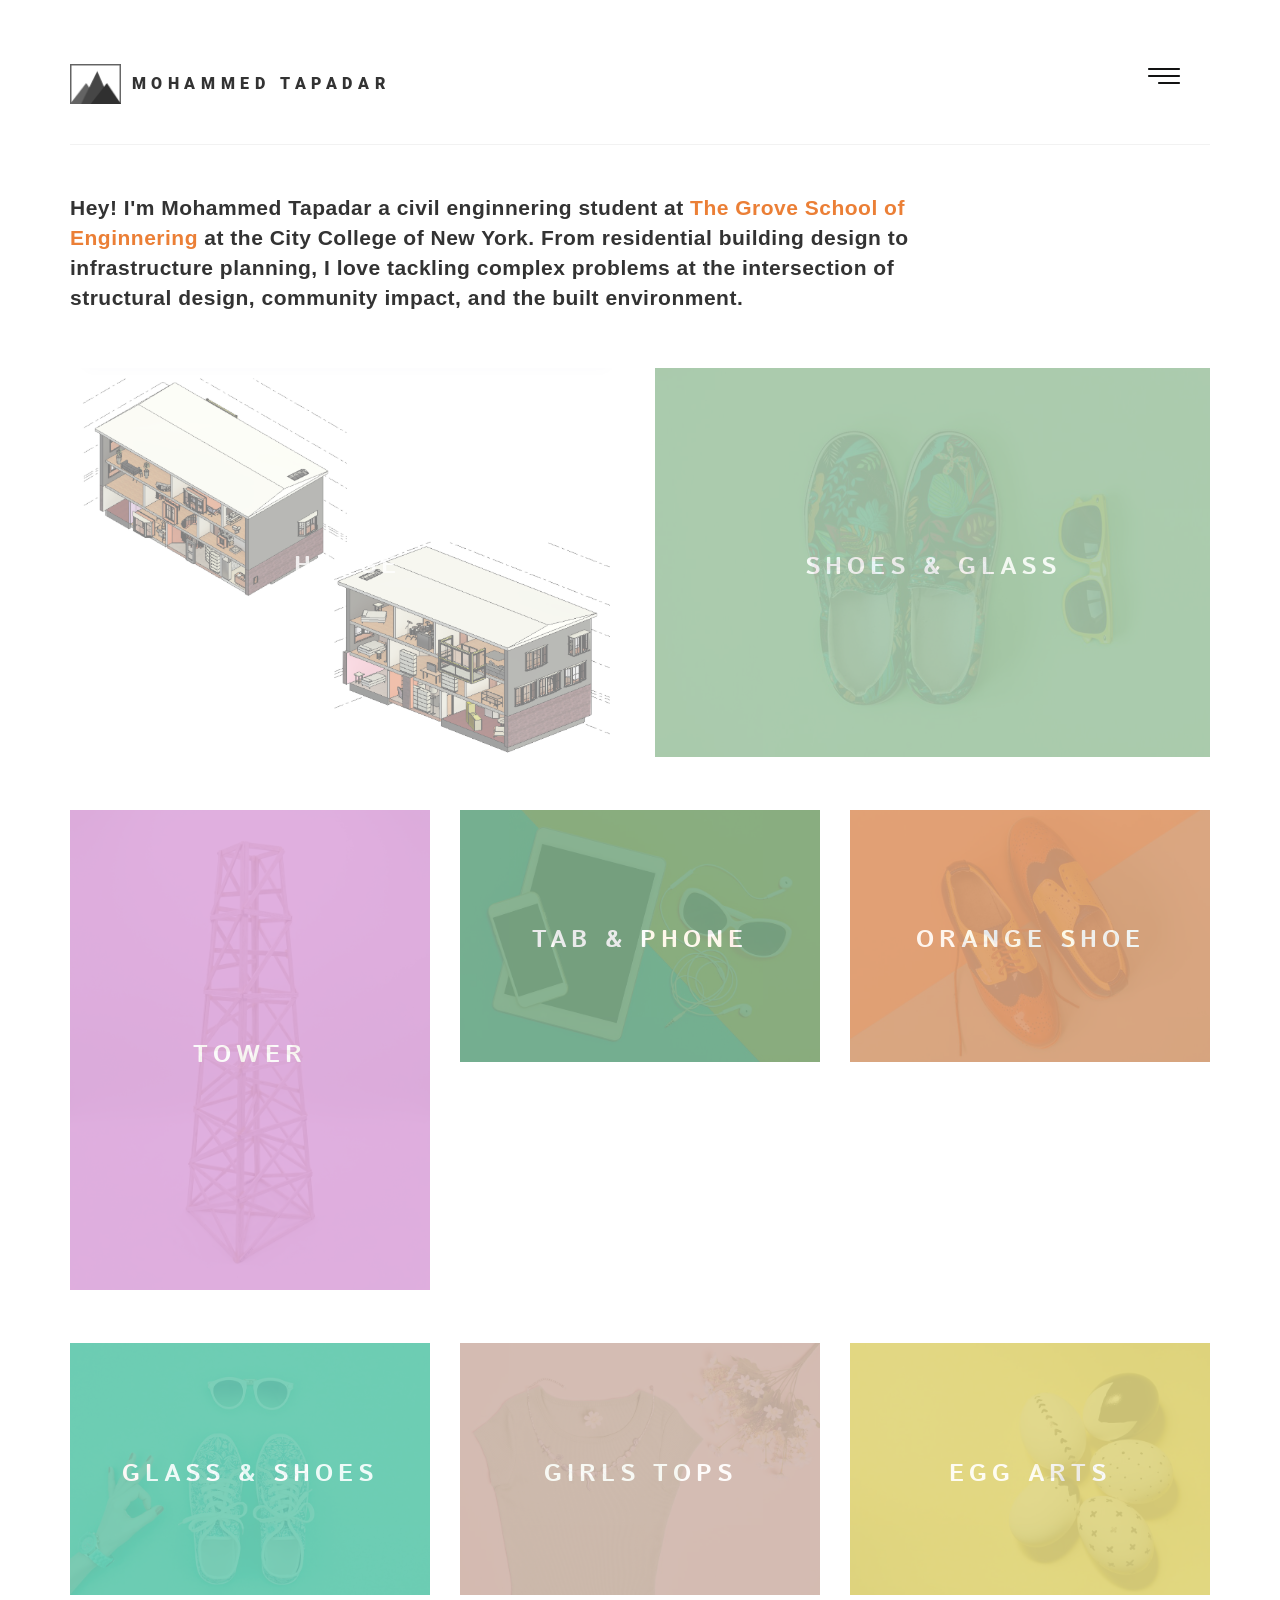
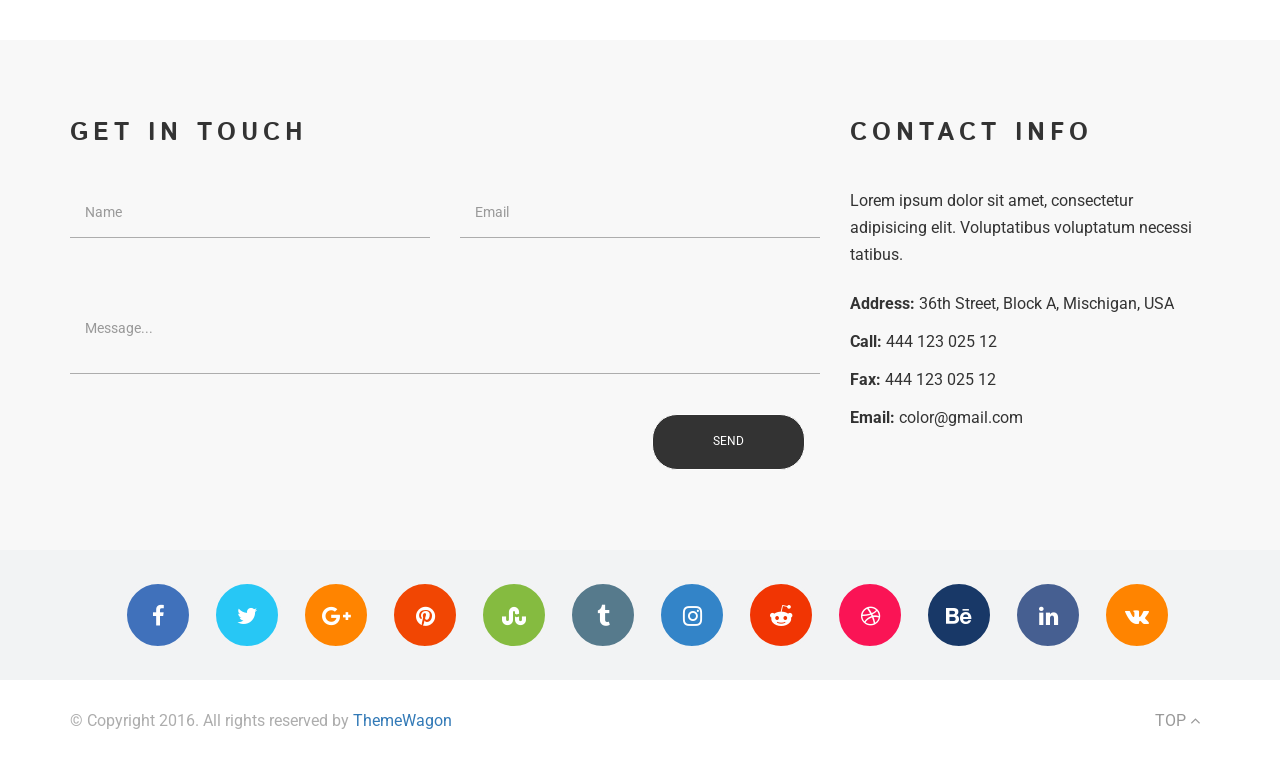
==== index.html @ e80c86d6 "Update index.html" ====
<!DOCTYPE HTML>
<html>
	<head>
		<title>Mohammed Tapadar</title>

		<meta charset="utf-8" />
		<meta name="viewport" content="width=device-width, initial-scale=1" />
		<meta name="viewport" content="width=device-width, initial-scale=1.0">
		<link rel="stylesheet" type="text/css" href="assets/css/bootstrap.min.css">
		<link rel="stylesheet" href="assets/font-awesome/css/font-awesome.min.css">		
		<link href="https://fonts.googleapis.com/css?family=Istok+Web" rel="stylesheet">
		<link href="https://fonts.googleapis.com/css?family=Roboto:400,400i,700" rel="stylesheet">
		<link rel="stylesheet" href="assets/css/magnific-popup.css">

		<link rel="stylesheet" type="text/css" href="assets/css/main.css">
	</head>

	<body>
		<!-- Wrapper -->
		<section class="head" id="header">
			<div class="wrapper">
				<div class="container">
					<div class="row">
						<div class="col-md-12">
							<header class="header">
								<div class="inner">
									<!-- Logo -->
									<a href="#menu"class="nav-bars">
										<img src="images/nav_icon.svg" class="img-responsive" alt="Collapsable Navbar">
									</a>
									<a href="index.html" class="logo">
										<span class="symbol"><img src="images/logo.png" alt="Title" /></span><span class="title">Mohammed Tapadar</span>
									</a>
								</div>
							</header>
							<!-- Menu -->
							<nav id="menu">
								<h2>Menu</h2>
								<ul>
									<li><a href="index.html">Home</a></li>
									<li><a href="elements.html">Elements</a></li>
								</ul>
							</nav>
						</div>
					</div>
				</div>
			</div>
		</section>

		<!-- Main -->

		<section class="main-body">
			<div class="container">
				<div class="row">
					<div class="col-md-9">
						<p class="drescription">Hey! I'm Mohammed Tapadar a civil enginnering student at <span class="orange">The Grove School of Enginnering</span> at the City College of New York. From residential building design to infrastructure planning, I love tackling complex problems at the intersection of structural design, community impact, and the built environment.</p>
					</div>
				</div>
				<div class="tiles">
					<div class="row">
						<div class="col-md-6">
							<div class="a">
								<a href="#test-popup-1" class="open-popup-link">
									<img src="images/house_outside.png" class="img-responsive" alt="Responsive image">
									<div class="img-hover house">
										<div class="c-table">
											<div class="ct-cell">
												<h3 class="img-title">House</h3>
											</div>
										</div>
									</div>
								</a>
							</div>
							<div id="test-popup-1" class="white-popup mfp-hide">
							  	<div class="container-fluid">
									<div class="row">
										<div class="pop-up-color">
											<div class="col-md-8 p-l-0 p-r-0">
												<img src="imagine/house_outside.png" class="img-responsive" alt="Responsive image">
											</div>
											<div class="col-md-4">
												<div>
													<h2 class="popup-head">House</h2>
												</div>
												<div>
													<p class="popup-parapraph">Etiam quis viverra lorem, in semper lorem. Sed nisl arcu euismod sit a amet nisi is a euismod sed cursus arcu elementum and ipsum arcu vivamus is quis venenatis orci and nullam dolore. Etiam quis viverra lorem, in semper lorem. Sed nisl arcu euismod still amet nisi aliqua.Eas Lorem ipsum dolor sit amet.</p>
												</div>
												<div class="pop-up-icon">
													<div class="row">
														<ul class="text-center popup-social-contact">
															<li class="popup-social-icons">
															<a href="#" class="icon pop-up fa-facebook"><span class="label">Facebook</span></a>
															</li>
															<li class="popup-social-icons">
																<a href="#" class="icon pop-up fa-twitter"><span class="label">Twitter</span></a>
															</li>
															<li class="popup-social-icons">
																<a href="#" class="icon pop-up fa-google-plus"><span class="label">GooglePlus</span></a>
															</li>
															<li class="popup-social-icons">
																<a href="#" class="icon pop-up fa-pinterest"><span class="label">pinterest</span></a>
															</li>
														</ul>
													</div>
												</div>
											</div>
										</div>
									</div>
								</div>
							</div>
						</div>
						<div class="col-md-6">
							<div class="a">
								<a href="#test-popup-2" class="open-popup-link">
									<img src="images/2.jpg" class="img-responsive" alt="Responsive image">
									<div class="img-hover shoes-glass">
										<div class="c-table">
											<div class="ct-cell">
												<h3 class="img-title">SHOES & GLASS</h3>
											</div>
										</div>
									</div>
								</a>
							</div>
							<div id="test-popup-2" class="white-popup mfp-hide">
							  	<div class="container-fluid">
									<div class="row">
										<div class="pop-up-color">
											<div class="col-md-8 p-l-0 p-r-0">
												<img src="images/2.jpg" class="img-responsive" alt="Responsive image">
											</div>
											<div class="col-md-4">
												<div>
													<h2 class="popup-head">SHOES & GLASS</h2>
												</div>
												<div>
													<p class="popup-parapraph">Etiam quis viverra lorem, in semper lorem. Sed nisl arcu euismod sit a amet nisi is a euismod sed cursus arcu elementum and ipsum arcu vivamus is quis venenatis orci and nullam dolore. Etiam quis viverra lorem, in semper lorem. Sed nisl arcu euismod still amet nisi aliqua.Eas Lorem ipsum dolor sit amet.</p>
												</div>
												<div class="pop-up-icon">
													<div class="row">
														<ul class="text-center popup-social-contact">
															<li class="popup-social-icons">
															<a href="#" class="icon pop-up fa-facebook"><span class="label">Facebook</span></a>
															</li>
															<li class="popup-social-icons">
																<a href="#" class="icon pop-up fa-twitter"><span class="label">Twitter</span></a>
															</li>
															<li class="popup-social-icons">
																<a href="#" class="icon pop-up fa-google-plus"><span class="label">GooglePlus</span></a>
															</li>
															<li class="popup-social-icons">
																<a href="#" class="icon pop-up fa-pinterest"><span class="label">pinterest</span></a>
															</li>
														</ul>
													</div>
												</div>
											</div>
										</div>
									</div>
								</div>
							</div>
						</div>
					</div><br>
					<div class="row">
						<div class="col-md-4">
							<div class="a">
								<a href="#test-popup-3" class="open-popup-link">
									<img src="images/tower.jpg" class="img-responsive" alt="Responsive image">
									<div class="img-hover hand-parts">
										<div class="c-table">
											<div class="ct-cell">
												<h3 class="img-title">TOWER</h3>
											</div>
										</div>
									</div>
								</a>
							</div>
							<div id="test-popup-3" class="white-popup mfp-hide">
							  	<div class="container-fluid">
									<div class="row">
										<div class="pop-up-color">
											<div class="col-md-8 p-l-0 p-r-0">
												<img src="images/tower.jpg" class="img-responsive" alt="Responsive image">
											</div>
											<div class="col-md-4">
												<div>
													<h2 class="popup-head">
														<a href="tower.html">Tower</a>
													</h2>
												</div>
												<div>
													<p class="popup-parapraph">Etiam quis viverra lorem, in semper lorem. Sed nisl arcu euismod sit a amet nisi is a euismod sed cursus arcu elementum and ipsum arcu vivamus is quis venenatis orci and nullam dolore. Etiam quis viverra lorem, in semper lorem. Sed nisl arcu euismod still amet nisi aliqua.Eas Lorem ipsum dolor sit amet.</p>
												</div>
												<div class="pop-up-icon">
													<div class="row">
														<ul class="text-center popup-social-contact">
															<li class="popup-social-icons">
															<a href="#" class="icon pop-up fa-facebook"><span class="label">Facebook</span></a>
															</li>
															<li class="popup-social-icons">
																<a href="#" class="icon pop-up fa-twitter"><span class="label">Twitter</span></a>
															</li>
															<li class="popup-social-icons">
																<a href="#" class="icon pop-up fa-google-plus"><span class="label">GooglePlus</span></a>
															</li>
															<li class="popup-social-icons">
																<a href="#" class="icon pop-up fa-pinterest"><span class="label">pinterest</span></a>
															</li>
														</ul>
													</div>
												</div>
											</div>
										</div>
									</div>
								</div>
							</div>
						</div>
						<div class="col-md-4">
							<div class="a">
								<a href="#test-popup-4" class="open-popup-link">
									<img src="images/4.jpg" class="img-responsive" alt="Responsive image">
									<div class="img-hover table-with-phone">
										<div class="c-table">
											<div class="ct-cell">
												<h3 class="img-title">TAB &amp; PHONE</h3>
											</div>
										</div>
									</div>
								</a>
							</div>
							<div id="test-popup-4" class="white-popup mfp-hide">
							  	<div class="container-fluid">
									<div class="row">
										<div class="pop-up-color">
											<div class="col-md-8 p-l-0 p-r-0">
												<img src="images/4.jpg" class="img-responsive" alt="Responsive image">
											</div>
											<div class="col-md-4">
												<div>
													<h2 class="popup-head">Tablet with phone</h2>
												</div>
												<div>
													<p class="popup-parapraph">Etiam quis viverra lorem, in semper lorem. Sed nisl arcu euismod sit a amet nisi is a euismod sed cursus arcu elementum and ipsum arcu vivamus is quis venenatis orci and nullam dolore. Etiam quis viverra lorem, in semper lorem. Sed nisl arcu euismod still amet nisi aliqua.Eas Lorem ipsum dolor sit amet.</p>
												</div>
												<div class="pop-up-icon">
													<div class="row">
														<ul class="text-center popup-social-contact">
															<li class="popup-social-icons">
															<a href="#" class="icon pop-up fa-facebook"><span class="label">Facebook</span></a>
															</li>
															<li class="popup-social-icons">
																<a href="#" class="icon pop-up fa-twitter"><span class="label">Twitter</span></a>
															</li>
															<li class="popup-social-icons">
																<a href="#" class="icon pop-up fa-google-plus"><span class="label">GooglePlus</span></a>
															</li>
															<li class="popup-social-icons">
																<a href="#" class="icon pop-up fa-pinterest"><span class="label">pinterest</span></a>
															</li>
														</ul>
													</div>
												</div>
											</div>
										</div>
									</div>
								</div>
							</div>
						</div>
						<div class="col-md-4">
							<div class="a">
								<a href="#test-popup-5" class="open-popup-link">
									<img src="images/5.jpg" class="img-responsive" alt="Responsive image">
									<div class="img-hover orange-shoe">
										<div class="c-table">
											<div class="ct-cell">
												<h3 class="img-title">ORANGE SHOE</h3>
											</div>
										</div>
									</div>
								</a>
							</div>
							<div id="test-popup-5" class="white-popup mfp-hide">
							  	<div class="container-fluid">
									<div class="row">
										<div class="pop-up-color">
											<div class="col-md-8 p-l-0 p-r-0">
												<img src="images/5.jpg" class="img-responsive" alt="Responsive image">
											</div>
											<div class="col-md-4">
												<div>
													<h2 class="popup-head">Orange shoe</h2>
												</div>
												<div>
													<p class="popup-parapraph">Etiam quis viverra lorem, in semper lorem. Sed nisl arcu euismod sit a amet nisi is a euismod sed cursus arcu elementum and ipsum arcu vivamus is quis venenatis orci and nullam dolore. Etiam quis viverra lorem, in semper lorem. Sed nisl arcu euismod still amet nisi aliqua.Eas Lorem ipsum dolor sit amet.</p>
												</div>
												<div class="pop-up-icon">
													<div class="row">
														<ul class="text-center popup-social-contact">
															<li class="popup-social-icons">
															<a href="#" class="icon pop-up fa-facebook"><span class="label">Facebook</span></a>
															</li>
															<li class="popup-social-icons">
																<a href="#" class="icon pop-up fa-twitter"><span class="label">Twitter</span></a>
															</li>
															<li class="popup-social-icons">
																<a href="#" class="icon pop-up fa-google-plus"><span class="label">GooglePlus</span></a>
															</li>
															<li class="popup-social-icons">
																<a href="#" class="icon pop-up fa-pinterest"><span class="label">pinterest</span></a>
															</li>
														</ul>
													</div>
												</div>
											</div>
										</div>
									</div>
								</div>
							</div>
						</div>
					</div><br>
					<div class="row">
						<div class="col-md-4">
							<div class="a">
								<a href="#test-popup-6" class="open-popup-link">
									<img src="images/6.jpg" class="img-responsive" alt="Responsive image">
									<div class="img-hover glass-shoes">
										<div class="c-table">
											<div class="ct-cell">
												<h3 class="img-title">GLASS & SHOES</h3>
											</div>
										</div>
									</div>
								</a>
							</div>
							<div id="test-popup-6" class="white-popup mfp-hide">
							  	<div class="container-fluid">
									<div class="row">
										<div class="pop-up-color">
											<div class="col-md-8 p-l-0 p-r-0">
												<img src="images/6.jpg" class="img-responsive" alt="Responsive image">
											</div>
											<div class="col-md-4">
												<div>
													<h2 class="popup-head">Glass & Shoes</h2>
												</div>
												<div>
													<p class="popup-parapraph">Etiam quis viverra lorem, in semper lorem. Sed nisl arcu euismod sit a amet nisi is a euismod sed cursus arcu elementum and ipsum arcu vivamus is quis venenatis orci and nullam dolore. Etiam quis viverra lorem, in semper lorem. Sed nisl arcu euismod still amet nisi aliqua.Eas Lorem ipsum dolor sit amet.</p>
												</div>
												<div class="pop-up-icon">
													<div class="row">
														<ul class="text-center popup-social-contact">
															<li class="popup-social-icons">
															<a href="#" class="icon pop-up fa-facebook"><span class="label">Facebook</span></a>
															</li>
															<li class="popup-social-icons">
																<a href="#" class="icon pop-up fa-twitter"><span class="label">Twitter</span></a>
															</li>
															<li class="popup-social-icons">
																<a href="#" class="icon pop-up fa-google-plus"><span class="label">GooglePlus</span></a>
															</li>
															<li class="popup-social-icons">
																<a href="#" class="icon pop-up fa-pinterest"><span class="label">pinterest</span></a>
															</li>
														</ul>
													</div>
												</div>
											</div>
										</div>
									</div>
								</div>
							</div>
						</div>
						<div class="col-md-4">
							<div class="a">
								<a href="#test-popup-7" class="open-popup-link">
									<img src="images/7.jpg" class="img-responsive" alt="Responsive image">
									<div class="img-hover girls-tops">
										<div class="c-table">
											<div class="ct-cell">
												<h3 class="img-title">GIRLS TOPS</h3>
											</div>
										</div>
									</div>
								</a>
							</div>
							<div id="test-popup-7" class="white-popup mfp-hide">
							  	<div class="container-fluid">
									<div class="row">
										<div class="pop-up-color">
											<div class="col-md-8 p-l-0 p-r-0">
												<img src="images/7.jpg" class="img-responsive" alt="Responsive image">
											</div>
											<div class="col-md-4">
												<div>
													<h2 class="popup-head">Girls Tops</h2>
												</div>
												<div>
													<p class="popup-parapraph">Etiam quis viverra lorem, in semper lorem. Sed nisl arcu euismod sit a amet nisi is a euismod sed cursus arcu elementum and ipsum arcu vivamus is quis venenatis orci and nullam dolore. Etiam quis viverra lorem, in semper lorem. Sed nisl arcu euismod still amet nisi aliqua.Eas Lorem ipsum dolor sit amet.</p>
												</div>
												<div class="pop-up-icon">
													<div class="row">
														<ul class="text-center popup-social-contact">
															<li class="popup-social-icons">
															<a href="#" class="icon pop-up fa-facebook"><span class="label">Facebook</span></a>
															</li>
															<li class="popup-social-icons">
																<a href="#" class="icon pop-up fa-twitter"><span class="label">Twitter</span></a>
															</li>
															<li class="popup-social-icons">
																<a href="#" class="icon pop-up fa-google-plus"><span class="label">GooglePlus</span></a>
															</li>
															<li class="popup-social-icons">
																<a href="#" class="icon pop-up fa-pinterest"><span class="label">pinterest</span></a>
															</li>
														</ul>
													</div>
												</div>
											</div>
										</div>
									</div>
								</div>
							</div>
						</div>
						<div class="col-md-4">
							<div class="a">
								<a href="#test-popup-8" class="open-popup-link">
									<img src="images/8.jpg" class="img-responsive" alt="Responsive image">
									<div class="img-hover egg-arts">
										<div class="c-table">
											<div class="ct-cell">
												<h3 class="img-title">EGG ARTS</h3>
											</div>
										</div>
									</div>
								</a>
							</div>
							<div id="test-popup-8" class="white-popup mfp-hide">
							  	<div class="container-fluid">
									<div class="row">
										<div class="pop-up-color">
											<div class="col-md-8 p-l-0 p-r-0">
												<img src="images/8.jpg" class="img-responsive" alt="Responsive image">
											</div>
											<div class="col-md-4">
												<div>
													<h2 class="popup-head">Egg Arts</h2>
												</div>
												<div>
													<p class="popup-parapraph">Etiam quis viverra lorem, in semper lorem. Sed nisl arcu euismod sit a amet nisi is a euismod sed cursus arcu elementum and ipsum arcu vivamus is quis venenatis orci and nullam dolore. Etiam quis viverra lorem, in semper lorem. Sed nisl arcu euismod still amet nisi aliqua.Eas Lorem ipsum dolor sit amet.</p>
												</div>
												<div class="pop-up-icon">
													<div class="row">
														<ul class="text-center popup-social-contact">
															<li class="popup-social-icons">
															<a href="#" class="icon pop-up fa-facebook"><span class="label">Facebook</span></a>
															</li>
															<li class="popup-social-icons">
																<a href="#" class="icon pop-up fa-twitter"><span class="label">Twitter</span></a>
															</li>
															<li class="popup-social-icons">
																<a href="#" class="icon pop-up fa-google-plus"><span class="label">GooglePlus</span></a>
															</li>
															<li class="popup-social-icons">
																<a href="#" class="icon pop-up fa-pinterest"><span class="label">pinterest</span></a>
															</li>
														</ul>														
													</div>
												</div>
											</div>
										</div>
									</div>
								</div>
							</div>
						</div>
					</div>
				</div>
			</div>
		</section>

		<section class="contact">
			<div class="container">
				<div class="row">
					<div class="col-md-8">
						<h1>GET IN TOUCH</h1>
							<form>
								<div class="row">
									<div class="col-md-6">
										<div class="form-group">
											<input type="text" class="form-control gt" name="name" id="name" placeholder="Name"/>
										</div>
									</div>
									<div class="col-md-6">
										<div class="form-group">
											<input type="email" class="form-control gt" name="email" id="email" placeholder="Email" />
										</div>
									</div>
								</div>
								<div class="row">
									<div class="col-md-12">
										<div class="from-group">
											<textarea class="form-control gt" rows="2" name="message" id="message" placeholder="Message..."></textarea>
										</div>
									</div>
								</div>
							</form>
							<div class="form-group"  align="right">
							    <div class="col-sm-offset-2 col-sm-10">
							      <a href="#" type="submit" class="btn btn-tobais btn-send-2">SEND</a>
							    </div>
							</div>
						</div>
					<div class="col-md-4">
						<h1>CONTACT INFO</h1>
							<p class="contact-desc">
								Lorem ipsum dolor sit amet, consectetur adipisicing elit. Voluptatibus voluptatum necessi tatibus.
							</p>
							<p><Strong>Address: </Strong> 36th Street, Block A, Mischigan, USA</p>
							<p><Strong>Call:</Strong> 444 123 025 12</p>						
							<p><Strong>Fax: </Strong>444 123 025 12</p>						
							<p><Strong>Email: </Strong>color@gmail.com</p>						
					</div>
				</div>				
			</div>
		</section>

		<section class="social-contact-icon">
			<div class="container">
				<div class="row">
					<div class="col-md-12 col-xs-12">
						<ul class="text-center social-contact">
							<li class="social-icons">
							<a href="#" class="icon style2 fa-facebook"><span class="label">Facebook</span></a>
							</li>
							<li class="social-icons">
								<a href="#" class="icon style2 fa-twitter"><span class="label">Twitter</span></a>
							</li>
							<li class="social-icons">
								<a href="#" class="icon style2 fa-google-plus"><span class="label">GooglePlus</span></a>
							</li>
							<li class="social-icons">
								<a href="#" class="icon style2 fa-pinterest"><span class="label">pinterest</span></a>
							</li>
							<li class="social-icons">
								<a href="#" class="icon style2 fa-stumbleupon"><span class="label">Stumbleupon</span></a>
							</li>
							<li class="social-icons">
								<a href="#" class="icon style2 fa-tumblr"><span class="label">tumblr</span></a>
							</li>
							<li class="social-icons">
								<a href="#" class="icon style2 fa-instagram"><span class="label">Instagram</span></a>
							</li>
							<li class="social-icons">
								<a href="#" class="icon style2 fa-reddit-alien"><span class="label">reddit-alien</span></a>
							</li>
							<li class="social-icons">
								<a href="#" class="icon style2 fa-dribbble"><span class="label">Dribbble</span></a>
							</li>
							<li class="social-icons">
								<a href="#" class="icon style2 fa-behance"><span class="label">Behance</span></a>
							</li>
							<li class="social-icons">
								<a href="#" class="icon style2 fa-linkedin"><span class="label">Linkedin</span></a>
							</li>
							<li class="social-icons">
								<a href="#" class="icon style2 fa-vk"><span class="label">vk</span></a>
							</li>
						</ul>							
					</div>
				</div>
			</div>
		</section>

		<section class="footer">		
			<footer>
				<div class="container">
					<div class="row">
						<div class="col-sm-8 col-xs-9">
							<p class="right-color">&copy; Copyright 2016. All rights reserved by <a href="https://themewagon.com/" target="_blank">ThemeWagon</a></p>
						</div>
						<div class="col-sm-4 col-xs-3" align="right">
							<a href="#" id="back-to-top" class="top text-right" >TOP <i class="fa fa-angle-up" aria-hidden="true"></i> </a>
						</div>
					</div>
				</div>											
			</footer>
		</section>

	<!-- Scripts -->

		<script src="assets/js/jquery-3.1.0.min.js"></script>
		<script src="assets/js/bootstrap.min.js"></script>
		<script src="assets/js/jquery.magnific-popup.min.js"></script>

		<script src="assets/js/script.js"></script>

		<!--  ===== Scroll to Top ====  -->
	    <script>
			if ($('#back-to-top').length) {
			    $('#back-to-top').on('click', function (e) {
			        e.preventDefault();
			        $('html,body').animate({
			            scrollTop: 0
			        }, 700);
			    });
			}
		</script>
		
	</body>
</html>
---- assets/css/main.css ----
* {
	outline: none !important;
}
body {
	font-family: 'Roboto', sans-serif;
	font-size: 16px;
}

a:hover {
	text-decoration: none;
}

blockquote {
	font-style: italic;
	border-left: 3px solid #333;
}
h1, h2, h3, h4, h5, h6{
	font-family: 'Istok Web', sans-serif;
	font-weight: bold;
}
textarea {
	resize: none;
}
h1 {
	font-size: 36px;
	margin-top: 45px;
}
h2 {
	font-size: 31px;
}
pre {
	background-color: e4e4e4;
	border-radius: 10px;
}

.inner {
    border-bottom: 1px solid #f2f2f2;
}

.drescription {
	padding-top: 2.3em;
    font-family: 'Roboto Bold', sans-serif;
    font-size: 21px;
    font-weight: 700;
    letter-spacing: .5px;
}

.orange {
	color: #eb7f36;
}
.checkbox-inline, .radio-inline {
	
	font-size: 15px;
	margin: 25px 0px 0px 0px;
}

.fa-circle-thin:before, .fa-check-circle:before, .fa-check-square:before, .fa-square-o:before {
    font-size: 25px;
    margin-right: 7px;
}
.contact {
	background-color: #f8f8f8;
	padding: 5em 0em;
}
.contact h1 {
	padding-bottom: 30px;
    font-size: 25px;
    letter-spacing: 5px;
    margin-top: 0px;
}

.contact p {
    margin-bottom: 15px;
}

.contact p.contact-desc {
    margin-bottom: 25px;
    line-height: 27px;
}

.social-contact-icon {
	background-color: #f2f3f4;
}
.fa {
	margin-right: 10px;
}
.top {
	color: #999999;
	position: absolute;
    top: 0;
    right: 15px;
}

.item1, .item2 {
	height: 100px;
}

.item1 {
	background-color: red;
}

.item2 {
	background-color: green;
}

.form-control {
    border: none;
    box-shadow: none;
    border-bottom: 1px solid #adadad;
    border-radius: 0px;
    padding: 15px;
    height: auto;
    margin-bottom: 30px;
}
.gt {
    border: none;
    box-shadow: none;
    border-bottom: 1px solid #adadad;
    border-radius: 0px;
    background-color: #f8f8f8;
}

.icon {
		text-decoration: none;
		border-bottom: none;
		position: relative;
	}

		.icon:before {
			-moz-osx-font-smoothing: grayscale;
			-webkit-font-smoothing: antialiased;
			font-family: FontAwesome;
			font-style: normal;
			font-weight: normal;
			text-transform: none !important;
		}

		.icon > .label {
			display: none;
		}

		.icons {
			padding: 30px 0px 0px 30px;
		}
		.footer {
			padding: 30px 0px;
		}

		.icon.style2 {
			-moz-transition: background-color 0.2s ease-in-out, color 0.2s ease-in-out, border-color 0.2s ease-in-out;
			-webkit-transition: background-color 0.2s ease-in-out, color 0.2s ease-in-out, border-color 0.2s ease-in-out;
			-ms-transition: background-color 0.2s ease-in-out, color 0.2s ease-in-out, border-color 0.2s ease-in-out;
			transition: background-color 0.2s ease-in-out, color 0.2s ease-in-out, border-color 0.2s ease-in-out;
			background-color: transparent;
			border: solid 4px #f2f3f4;
			border-radius: 4px;
			width: 70px;
			height: 70px;
			display: inline-block;
			text-align: center;
			line-height: 65px;
			color: inherit;
			border-radius: 100%;
		}

			.icon.style2:before {
				font-size: 1.4em;
				color: #ffffff;
			}

			.icon.style2:hover {
				border-color: #c9c9c9;
			}

			.icon.style2:active {
				background-color: rgba(242, 132, 158, 0.1);
			}


			.contact-info{

				margin-left: 38px;
				padding: 30px 0px 70px 0px;
			}

.icon.style2.fa-facebook {

	background-color: #4071bb;
}
.icon.style2.fa-twitter {

	background-color: #27c7f5;
}
.icon.style2.fa-instagram {

	background-color: #3384c8;
}
.icon.style2.fa-dribbble {

	background-color: #fa1455;
}
.icon.style2.fa-google-plus {

	background-color: #ff8400;
}
.icon.style2.fa-stumbleupon {

	background-color: #85bb40;
}
.icon.style2.fa-behance {

	background-color: #183867;
}
.icon.style2.fa-linkedin {

	background-color: #465f91;
}
.icon.style2.fa-vk {

	background-color: #ff8400;
}
.icon.style2.fa-tumblr {

	background-color: #567a8c;
}
.icon.style2.fa-reddit-alien {

	background-color: #f13503;
}
.icon.style2.fa-pinterest {

	background-color: #f14603;
}

.right-color {

	color: #adadad;
}

#main {
    margin-top: 30px;
}

.btn-tobais {
	-webkit-transition: all 0.4s ease-in-out;
	-moz-transition: all 0.4s ease-in-out;
	-ms-transition: all 0.4s ease-in-out;
	-o-transition: all 0.4s ease-in-out;
	transition: all 0.4s ease-in-out;
	border-radius: 25px;
	font-size: 12px;
	color: #333;
    background-color: #ffffff;
    margin-top: 30px;
    border: 1px solid;
    padding: 10px 20px;
}
.hover-off:hover{
	color: #fff;
}

/* Header */

	.header {
		padding: 4em 0 0 ;
	}

		.header .logo {
			display: block;
			border-bottom: 0;
			color: inherit;
			font-weight: 900;
			letter-spacing: 0.35em;
			margin: 0 0 2.5em 0;
			text-decoration: none;
			text-transform: uppercase;
			display: inline-block;
		}

			.header .logo > * {
				display: inline-block;
				vertical-align: middle;
			}

			.header .logo .symbol {
				margin-right: 0.65em;
			}

				.header .logo .symbol img {
					display: block;
					width: 3.2em;
					height: 2.5em;
				}


.unordarlist {
	font-family: 'Roboto', sans-serif;
    list-style-type: square;
    font-size: bold;
    font-weight: bold;
    margin-left: -22px;
}


.img-fit{
	display: block;
	min-width: 100%;
}

.image-text{

	margin:  60px 0px;
}
.image-text-text{

	margin: 20px 0px;
}
.tiles{

	margin: 30px 0px;
}
img.img-responsive {
    margin: 15px 0px;
}
.btn-send {

	padding: 10px 30px;
    background-color: #333;
    color: #fff;
    margin-top: 30px;
}

.btn-defalt {

	background-color: #333;
	color: #fff;
	padding: 13px 40px;
	border-radius: 20px;
}
.btn-special {
	background-color: #333;
	color: #fff;
	padding: 13px 40px;
	border-radius: 20px;
}
.btn-big {
	background-color: #333;
	color: #fff;
	padding: 15px 35px;
	border-radius: 30px;
}
.btn-small {
	background-color: #333;
	color: #fff;
	padding: 7px 25px;
	border-radius: 30px;
}
.btn-fit {
	background-color: #333;
	color: #fff;
	padding: 12px 170px;
}
@media only screen and (max-width: 417px) {
    .btn-fit {
        padding: 12px 90px;
    }
}
.btn-fit-small {
	background-color: #333;
	color: #fff;
	padding: 8px 153px;
}
@media only screen and (max-width: 417px) {
    .btn-fit-small {
        padding: 8px 79px;
    }
}
.btn:hover{
	background-color: #555;
    color: #fff;
}
.btn:focus{
	background-color: #333;
	color: #fff;
    text-decoration: none;
}

.btn-fit-mid {
	padding: 12px 170px;
}
@media only screen and (max-width: 400px) {
    .btn-fit-mid {
        padding: 12px 100px;
    }
}
.btn-fit-small-mid {
	padding: 12px 153px;
}
@media only screen and (max-width: 400px) {
    .btn-fit-small-mid {
        padding: 12px 85px;
    }
}
.btn-disabled {
	background-color: #c1c1c1;
	color: #fff;
	padding: 13px 40px;
	border-radius: 20px;
	
	
}

button[disabled], html input[disabled] {
	cursor: not-allowed;
}
.btn-disabled-white {
	
	color: #c1c1c1;
	padding: 13px 40px;
	border-radius: 20px;
	
}
.btn-action-small {
	background-color: #333;
	color: #fff;
	padding: 8px 30px;
	border-radius: 20px;
}
.btn-action-small-white {
	padding: 8px 30px;
	border-radius: 20px;
}
.btn-action-default-white {
	padding: 12px 170px;
}
@media only screen and (max-width: 400px) {
    .btn-action-default-white {
        padding: 12px 100px;
    }
}
.btn-action-small-2 {
	background-color: #333;
	color: #fff;
	padding: 9px 170px;
}
@media only screen and (max-width: 400px) {
    .btn-action-small-2 {
        padding: 12px 100px;
    }
}
.btn-action-small-white-2 {
	padding: 9px 170px;
}
@media only screen and (max-width: 400px) {
    .btn-action-small-white-2 {
        padding: 12px 100px;
    }
}
.btn-send-2 {
	padding: 18px 60px;
    background-color: #333;
    color: #fff;
    margin-top: 10px;
}


/* Menu */

	.wrapper {
		-moz-transition: opacity 0.45s ease;
		-webkit-transition: opacity 0.45s ease;
		-ms-transition: opacity 0.45s ease;
		transition: opacity 0.45s ease;
		opacity: 1;
	}

	#menu {
		-moz-transform: translateX(22em);
		-webkit-transform: translateX(22em);
		-ms-transform: translateX(22em);
		transform: translateX(22em);
		-moz-transition: -moz-transform 0.45s ease, visibility 0.45s;
		-webkit-transition: -webkit-transform 0.45s ease, visibility 0.45s;
		-ms-transition: -ms-transform 0.45s ease, visibility 0.45s;
		transition: transform 0.45s ease, visibility 0.45s;
		position: fixed;
		top: 0;
		right: 0;
		width: 22em;
		max-width: 80%;
		height: 100%;
		-webkit-overflow-scrolling: touch;
		background: #333;
		color: #ffffff;
		cursor: default;
		visibility: hidden;
		z-index: 10002;
	}

		#menu > .inner {
			-moz-transition: opacity 0.45s ease;
			-webkit-transition: opacity 0.45s ease;
			-ms-transition: opacity 0.45s ease;
			transition: opacity 0.45s ease;
			-webkit-overflow-scrolling: touch;
			position: absolute;
			top: 0;
			left: 0;
			width: 100%;
			height: 100%;
			padding: 2.75em;
			opacity: 0;
			overflow-y: auto;
		}

			#menu > .inner > ul {
				list-style: none;
				margin: 0 0 1em 0;
				padding: 0;
			}
			#menu > .inner > h2 {
				list-style: none;
				padding-bottom: 30px;
				margin-top: 10px;
				margin-bottom: 15px;
			}

				#menu > .inner > ul > li {
					padding: 0;
					/* border-top: solid 1px rgba(255, 255, 255, 0.15); */
				}

					#menu > .inner > ul > li a {
						display: block;
						padding: 7px 0px;
						line-height: 1.5;
						border: 0;
						color: inherit;
					}

					#menu > .inner > ul > li:first-child {
						border-top: 0;
						margin-top: -1em;
					}

		#menu > .close {
			-moz-transition: opacity 0.45s ease, -moz-transform 0.45s ease;
			-webkit-transition: opacity 0.45s ease, -webkit-transform 0.45s ease;
			-ms-transition: opacity 0.45s ease, -ms-transform 0.45s ease;
			transition: opacity 0.45s ease, transform 0.45s ease;
			-moz-transform: scale(0.25) rotate(180deg);
			-webkit-transform: scale(0.25) rotate(180deg);
			-ms-transform: scale(0.25) rotate(180deg);
			transform: scale(0.25) rotate(180deg);
			-webkit-tap-highlight-color: transparent;
			display: block;
			position: absolute;
			top: 3em;
			right: 6em;
			width: 6em;
			text-indent: 6em;
			height: 3em;
			border: 0;
			font-size: 1em;
			opacity: 0;
			overflow: hidden;
			padding: 0;
			white-space: nowrap;
		}

			#menu > .close:before, #menu > .close:after {
				-moz-transition: opacity 0.2s ease;
				-webkit-transition: opacity 0.2s ease;
				-ms-transition: opacity 0.2s ease;
				transition: opacity 0.2s ease;
				content: '';
				display: block;
				position: absolute;
				top: 0;
				left: 0;
				width: 100%;
				height: 100%;
				background-position: center;
				background-repeat: no-repeat;
				background-size: 2em 2em;
			}

			#menu > .close:before {
				background-image: url("data:image/svg+xml;charset=utf8,%3Csvg xmlns='http://www.w3.org/2000/svg' width='100' height='100' viewBox='0 0 100 100' preserveAspectRatio='none'%3E%3Cstyle%3Eline %7B stroke-width: 8px%3B stroke: %23f2849e%3B %7D%3C/style%3E%3Cline x1='15' y1='15' x2='85' y2='85' /%3E%3Cline x1='85' y1='15' x2='15' y2='85' /%3E%3C/svg%3E");
				opacity: 0;
			}

			#menu > .close:after {
				background-image: url("data:image/svg+xml;charset=utf8,%3Csvg xmlns='http://www.w3.org/2000/svg' width='100' height='100' viewBox='0 0 100 100' preserveAspectRatio='none'%3E%3Cstyle%3Eline %7B stroke-width: 8px%3B stroke: %23585858%3B %7D%3C/style%3E%3Cline x1='15' y1='15' x2='85' y2='85' /%3E%3Cline x1='85' y1='15' x2='15' y2='85' /%3E%3C/svg%3E");
				opacity: 1;
			}

			#menu > .close:hover:before {
				opacity: 1;
			}

			#menu > .close:hover:after {
				opacity: 0;
			}

		@media screen and (max-width: 736px) {

			#menu {
				-moz-transform: translateX(16.5em);
				-webkit-transform: translateX(16.5em);
				-ms-transform: translateX(16.5em);
				transform: translateX(16.5em);
				width: 16.5em;
			}

				#menu > .inner {
					padding: 2.75em 1.5em;
				}

				#menu > .close {
					top: 0.5em;
					left: -4.25em;
					width: 4.25em;
					text-indent: 4.25em;
				}

					#menu > .close:before, #menu > .close:after {
						background-size: 1.5em 1.5em;
					}

		}

	body.is-menu-visible #wrapper {
		-moz-pointer-events: none;
		-webkit-pointer-events: none;
		-ms-pointer-events: none;
		pointer-events: none;
		cursor: default;
		opacity: 0.25;
	}

	body.is-menu-visible #menu {
		-moz-transform: translateX(0);
		-webkit-transform: translateX(0);
		-ms-transform: translateX(0);
		transform: translateX(0);
		visibility: visible;
	}

		body.is-menu-visible #menu > * {
			opacity: 1;
		}

		body.is-menu-visible #menu .close {
			-moz-transform: scale(1.0) rotate(0deg);
			-webkit-transform: scale(1.0) rotate(0deg);
			-ms-transform: scale(1.0) rotate(0deg);
			transform: scale(1.0) rotate(0deg);
			opacity: 1;
		}

		.nav-bars {
			position: absolute;
			right: 15px;
			width: auto;
			height: auto;
			top: 15px;
			padding: 30px;
		}

		.nav-bars i {
			color: #000;
			font-size: 20px;
			margin-right: 0px;
		}




/*---------------------------hover---------------------*/
#open-popup {padding:20px}
.white-popup {
  position: relative;
  background: #FFF;
  width: auto;
  max-width: 1150px;
}

.a a img.img-responsive {
	opacity: 0.5;
	-webkit-transition: all 0.5s ease-in-out;
	-moz-transition: all 0.5s ease-in-out;
	-ms-transition: all 0.5s ease-in-out;
	-o-transition: all 0.5s ease-in-out;
	transition: all 0.5s ease-in-out;
}
.a a:hover img.img-responsive{
	opacity: 1;
}
.a a .img-hover {
    position: absolute;
    left: 15px;
    top: 15px;
    right: 15px;
    bottom: 15px;
    text-align: center;
    color: #fff;
    text-transform: uppercase;
    transition: all .5s ease-in-out;
    opacity: 0.8;
}

@media screen and (max-width: 768px) {
	.a a .img-hover {
	top: 0px;
	bottom: 0px;
	}
}

.a a:hover .img-hover {
	opacity: 0;
}
.a a .img-hover.glass {
    background: #ea766a;
}
.a a .img-hover.shoes-glass {
    background: #a0c4a3;
}
.a a .img-hover.hand-parts {
    background: #da9dd9;
}
.a a .img-hover.table-with-phone {
    background: #6da178;
}
.a a .img-hover.orange-shoe {
    background: #da9567;
}
.a a .img-hover.glass-shoes {
    background: #5dc6aa;
}
.a a .img-hover.girls-tops {
    background: #cab0a6;
}
.a a .img-hover.egg-arts {
    background: #ddd173;
}
.a a .img-hover .c-table {
	display: table;
	width: 100%;
	height: 100%;
}

.a a .img-hover .c-table .ct-cell {
    display: table-cell;
    vertical-align: middle;
}

.a a .img-hover .c-table .ct-cell .img-title {
	display: block;
	letter-spacing: 5px;
	transition: all 0.5s cubic-bezier(0.81, -0.14, 0.47, 1)
}

.a a:hover .img-hover .c-table .ct-cell .img-title {
    display: none;
}

/*---------------------------popup----------------------------*/
.white-popup {
  position: relative;
  background-color: #FFF;
  padding: 0px;
  width: auto;
  max-width: 1150px;
  margin: 0px auto;
}
.popup-head {
	margin-top: 50px;
    margin-bottom: 35px;
    margin-left: 15px;
}
.popup-parapraph {
	padding: 0px 15px;
}
.pop-up-icon {
	padding: 20px 20px;
}
.pop-up:hover {
    border-color: #c9c9c9;
}
li.popup-socials-icons {
	padding-left: 15px;
}
.pop-up {
			-moz-transition: background-color 0.2s ease-in-out, color 0.2s ease-in-out, border-color 0.2s ease-in-out;
			-webkit-transition: background-color 0.2s ease-in-out, color 0.2s ease-in-out, border-color 0.2s ease-in-out;
			-ms-transition: background-color 0.2s ease-in-out, color 0.2s ease-in-out, border-color 0.2s ease-in-out;
			transition: background-color 0.2s ease-in-out, color 0.2s ease-in-out, border-color 0.2s ease-in-out;
			background-color: transparent;
			border: solid 4px #ffffff;
			border-radius: 4px;
			width: 50px;
			height: 50px;
			display: inline-block;
			text-align: center;
			line-height: 45px;
			color: inherit;
			border-radius: 100%;
		}
.pop-up.fa-facebook {

	background-color: #4071bb;
}
.pop-up.fa-twitter {

	background-color: #27c7f5;
}
.pop-up.fa-google-plus {

	background-color: #ff8400;
}
.pop-up.fa-pinterest {

	background-color: #f14603;
}
.icon.pop-up {
				font-size: 1.0em;
				color: #ffffff;
			}
.pop-up-color {
	background-color: #fff;
}

.pop-up-color img {
	margin: 0px auto;
}

.pop-up-color .p-r-0 {
	padding-right: 0px;
}
.pop-up-color .p-l-0 {
	padding-left: 0px;
}

.pop-up-color section {
	margin-top: 250px;
}

@media screen and (max-width: 1024px) {
	.pop-up-color section {
	margin-top: 25px;
	}
}

li.social-icons {
    padding-left: 15px;
    margin-top: 20px;
    margin-bottom: 20px;
}
.social-contact {
    padding-top: 10px;
    padding-left: 0px;
    text-align: center;
}
.socials-icons a {
    width: 40px;
    height: 40px;
    border-radius: 50%;
    border: 2px solid #fff;
    /* background: #6DBEC2; */
    background-color: #49C1DC;
    float: left;
    color: white;
    padding-top: 3px;
    font-size: 20px;
}
.social-contact li {
    list-style: none;
    display: inline-block;
}
.popup-social-contact {
    padding-top: 10px;
    padding-left: 0px;
    text-align: center;
}
.popup-socials-icons a {
    width: 40px;
    height: 40px;
    border-radius: 50%;
    border: 2px solid #fff;
    /* background: #6DBEC2; */
    background-color: #49C1DC;
    float: left;
    color: white;
    padding-top: 3px;
    font-size: 20px;
}
.popup-social-contact li {
    list-style: none;
    display: inline-block;
    padding-left: 6px;
}
textarea#message {
    margin-top: 35px;
}

.form-control:focus {
    border-color: #adadad;
    box-shadow: none;
}
@media screen and (max-width: 600px) {
	.mfp-arrow {
	top: 56%;
}
@media screen and (min-width: 601px) {
	.mfp-arrow {
	top: 40%;
}
.mfp-content .white-popup .col-md-4 {
	padding-right: 25px;
	padding-left: 25px;
}
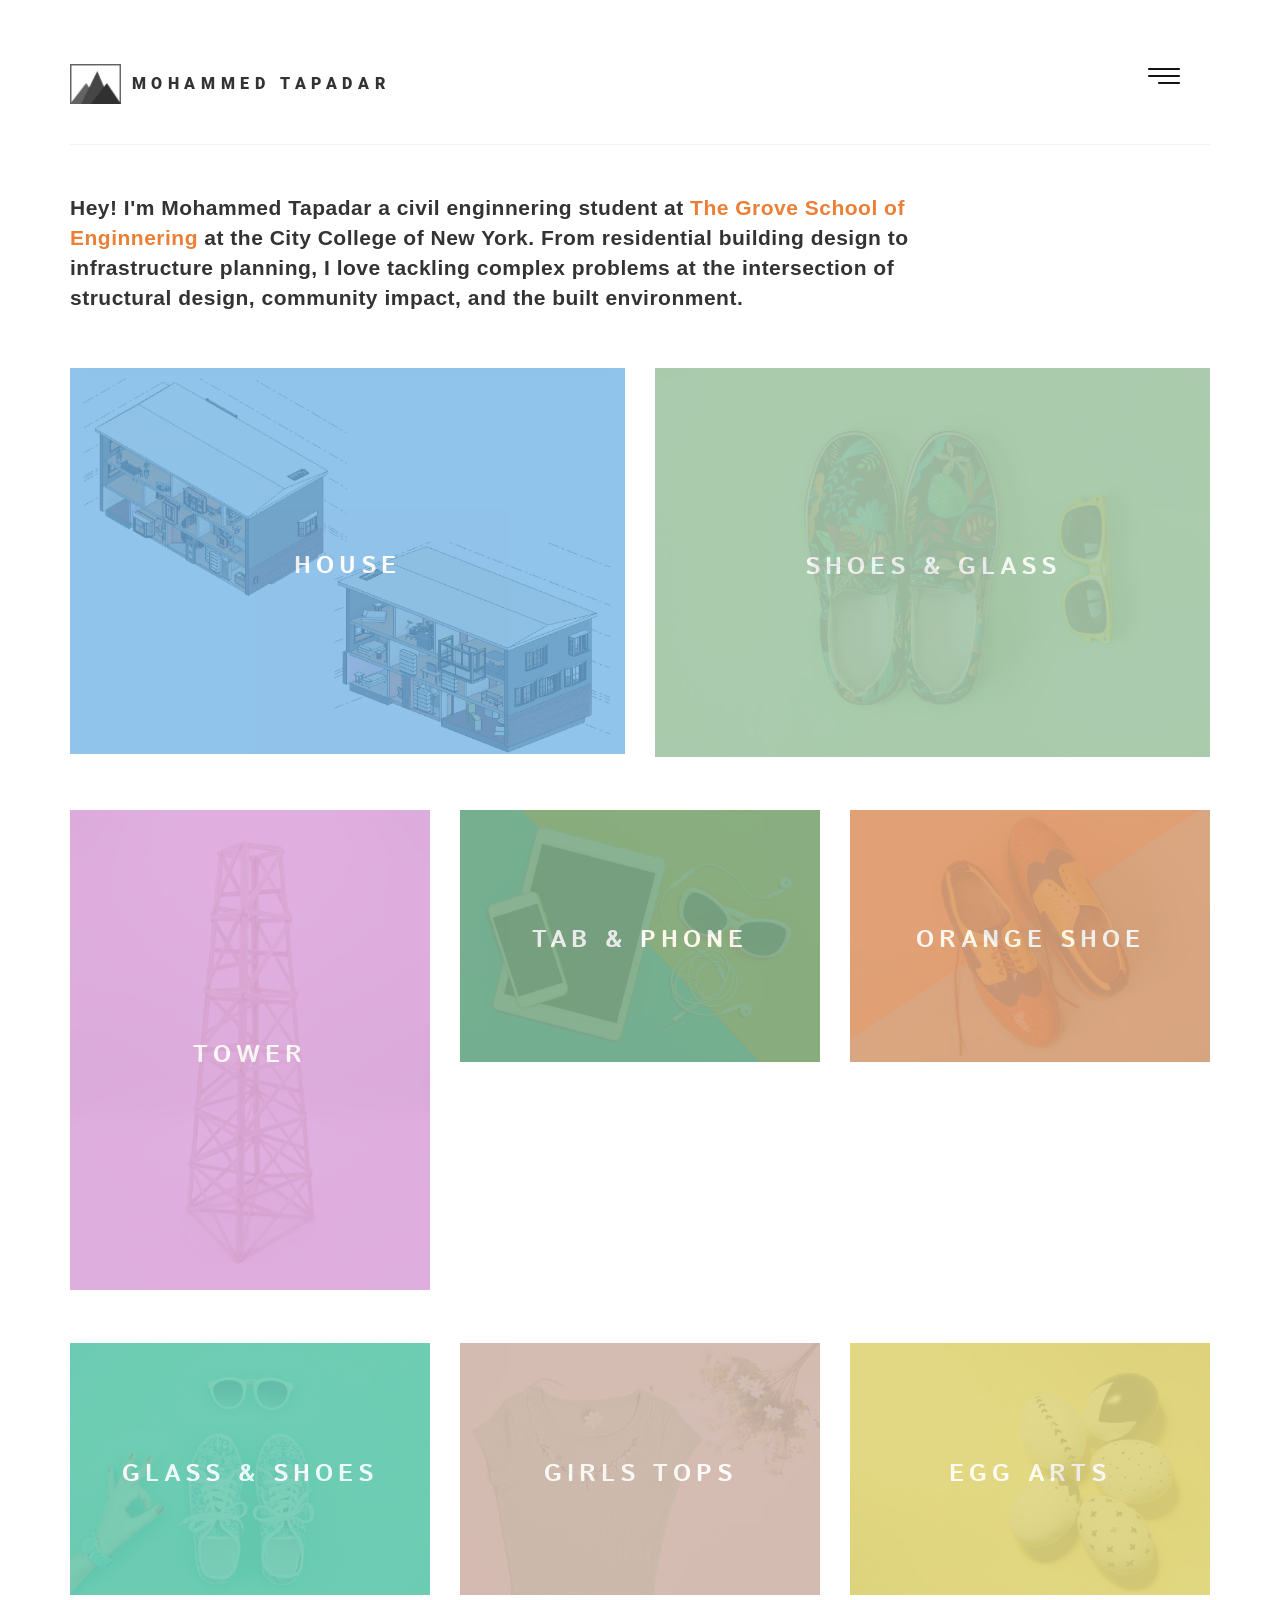
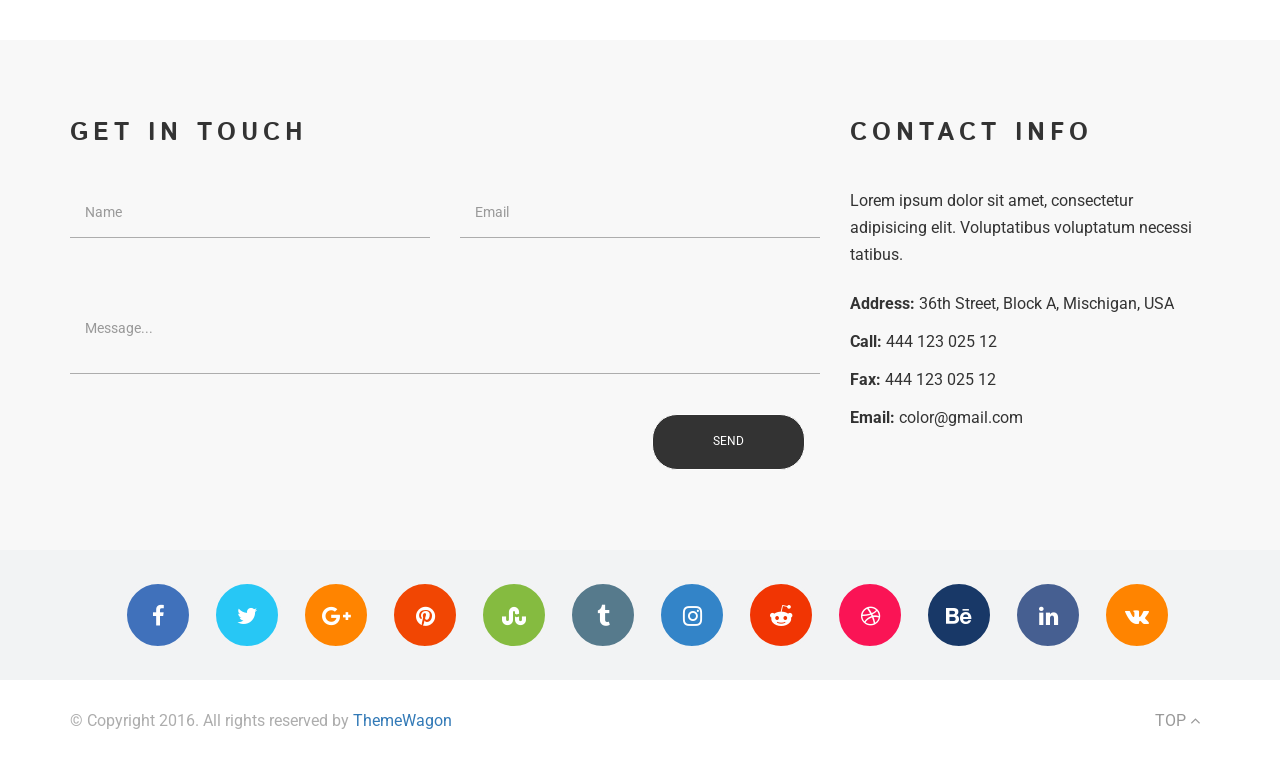
==== commit 251c444d: "Update index.html" ====
--- a/index.html
+++ b/index.html
@@ -13,6 +13,15 @@
 		<link rel="stylesheet" href="assets/css/magnific-popup.css">
 
 		<link rel="stylesheet" type="text/css" href="assets/css/main.css">
+		<style>
+    		.house {
+        		background-color: rgba(60, 150, 220, 0.7);
+    		}
+
+    		.house .img-title {
+        		color: white;
+    		}
+	</style>
 	</head>
 
 	<body>
@@ -76,7 +85,7 @@
 									<div class="row">
 										<div class="pop-up-color">
 											<div class="col-md-8 p-l-0 p-r-0">
-												<img src="imagine/house_outside.png" class="img-responsive" alt="Responsive image">
+												<img src="image/house_outside.png" class="img-responsive" alt="Responsive image">
 											</div>
 											<div class="col-md-4">
 												<div>
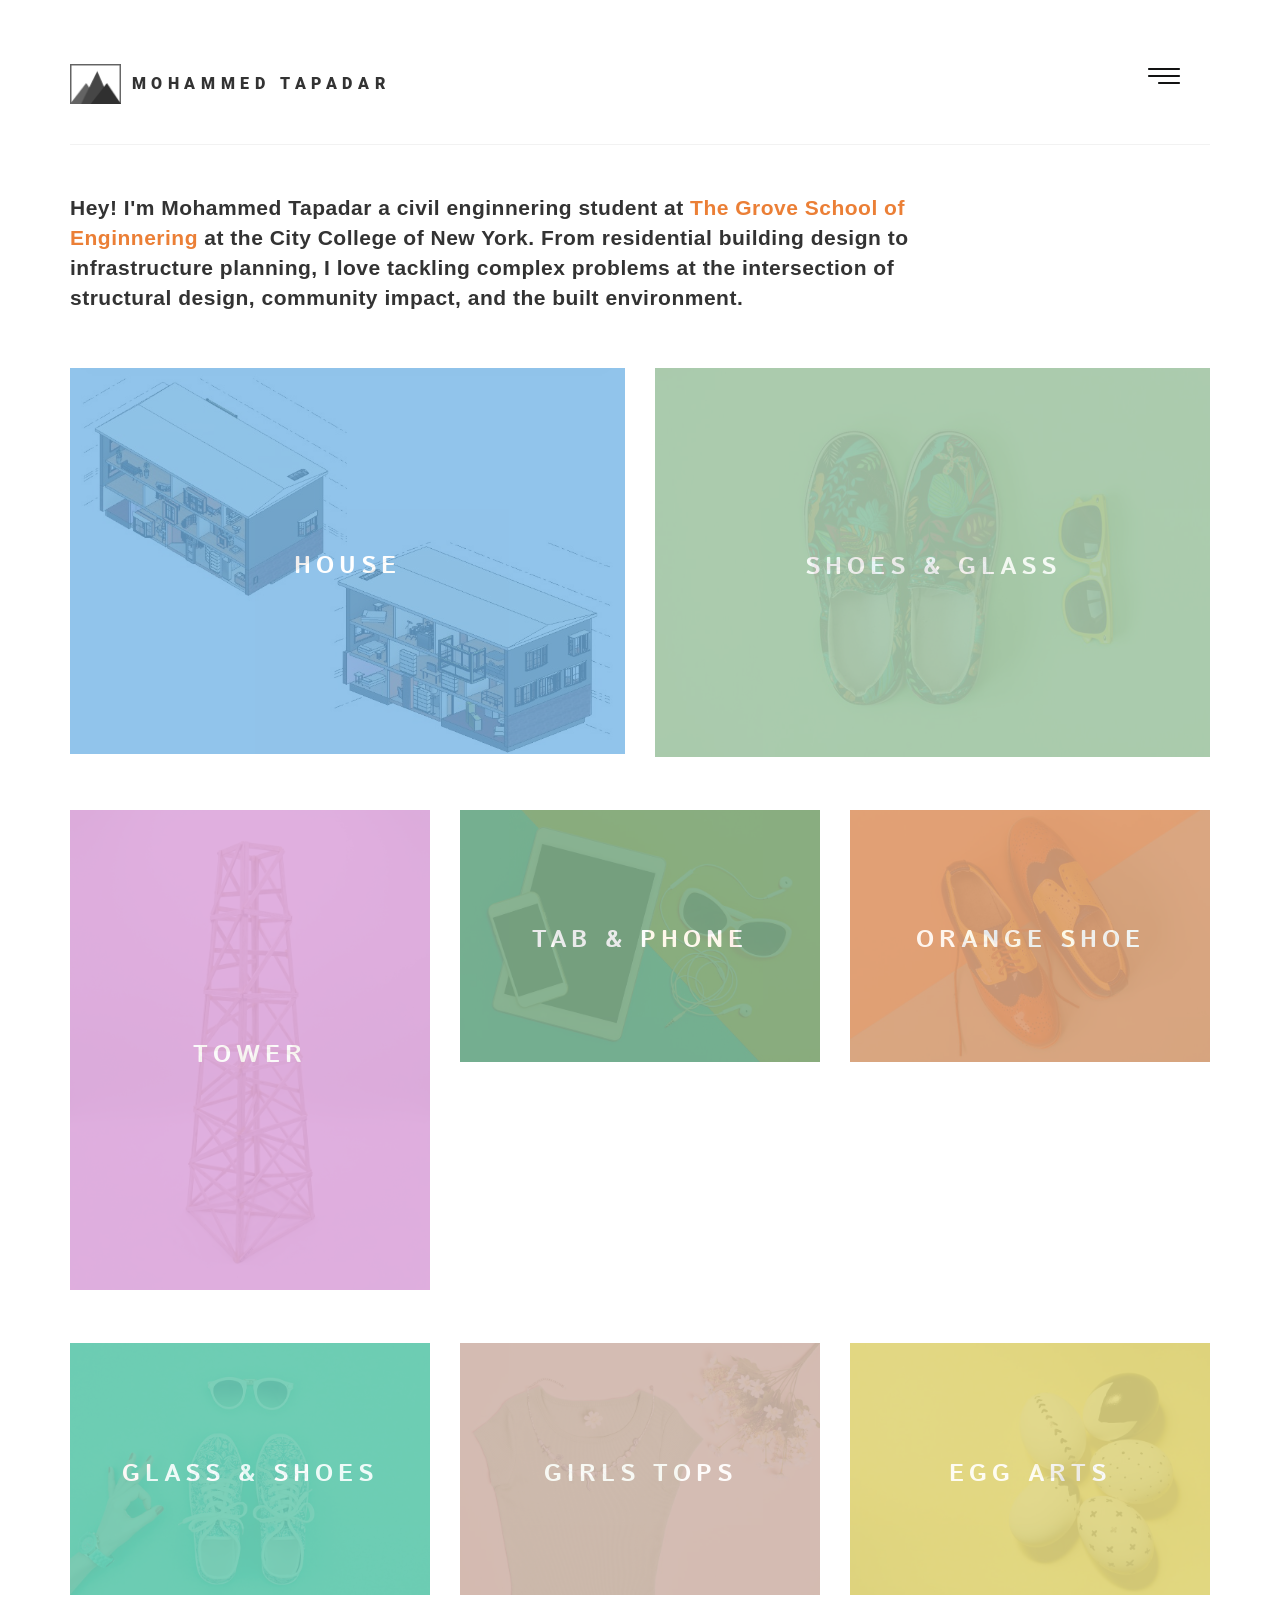
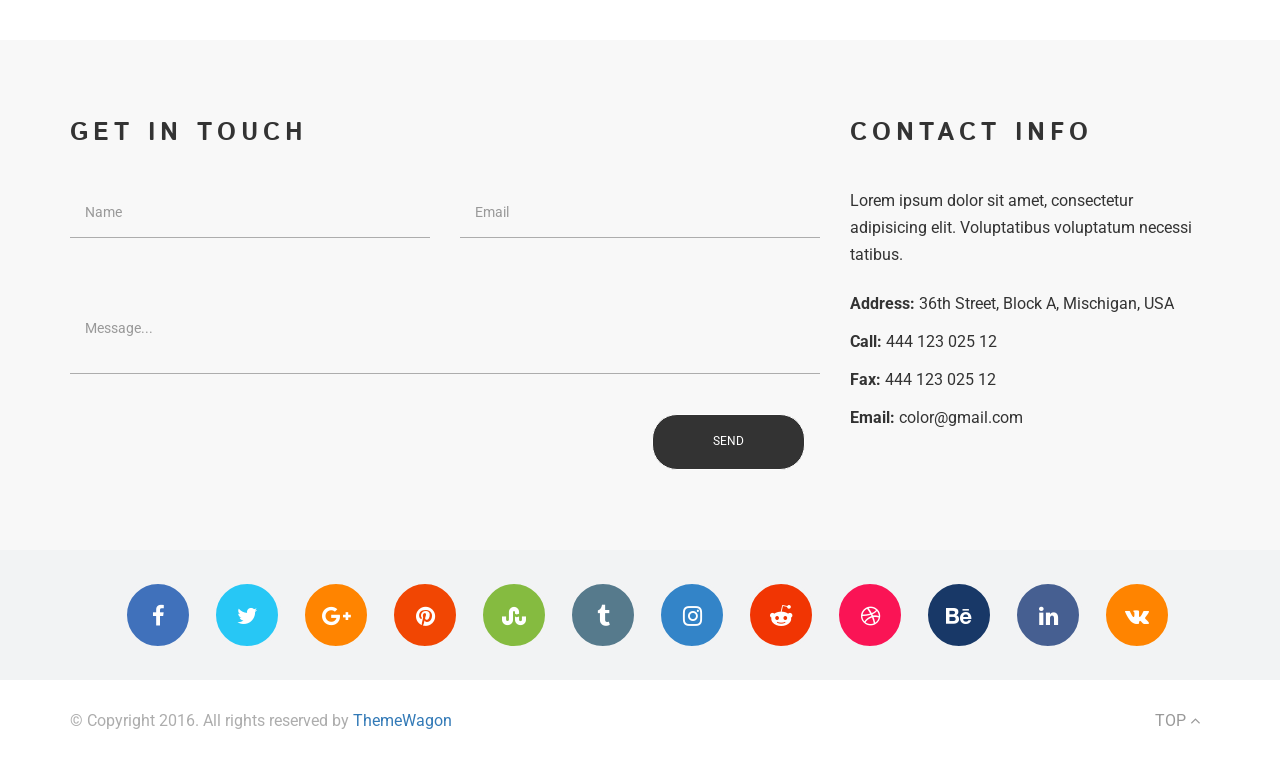
==== commit 0a63812f: "Update index.html" ====
--- a/index.html
+++ b/index.html
@@ -70,7 +70,7 @@
 						<div class="col-md-6">
 							<div class="a">
 								<a href="#test-popup-1" class="open-popup-link">
-									<img src="images/house_outside.png" class="img-responsive" alt="Responsive image">
+									<img src="images/house_outside.jpg" class="img-responsive" alt="Responsive image">
 									<div class="img-hover house">
 										<div class="c-table">
 											<div class="ct-cell">
@@ -85,7 +85,7 @@
 									<div class="row">
 										<div class="pop-up-color">
 											<div class="col-md-8 p-l-0 p-r-0">
-												<img src="image/house_outside.png" class="img-responsive" alt="Responsive image">
+												<img src="image/house_outside.jpg" class="img-responsive" alt="Responsive image">
 											</div>
 											<div class="col-md-4">
 												<div>
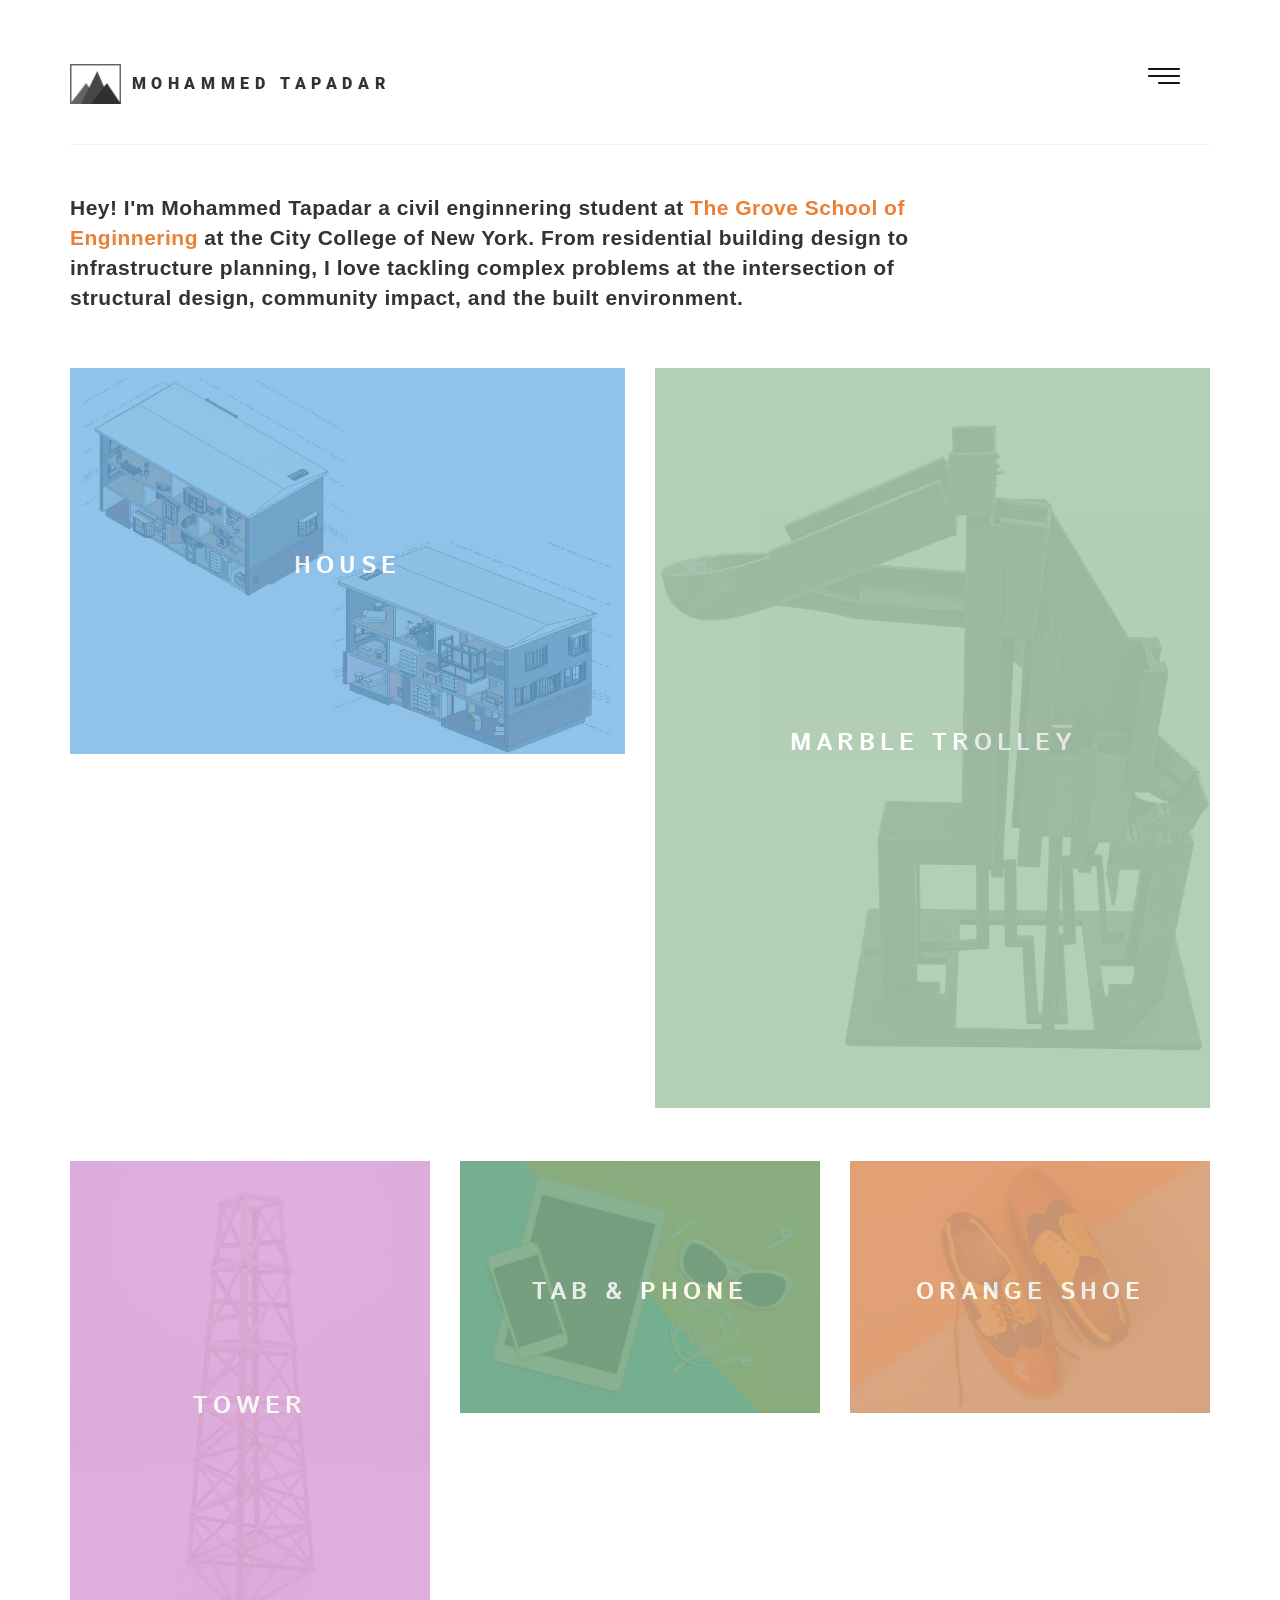
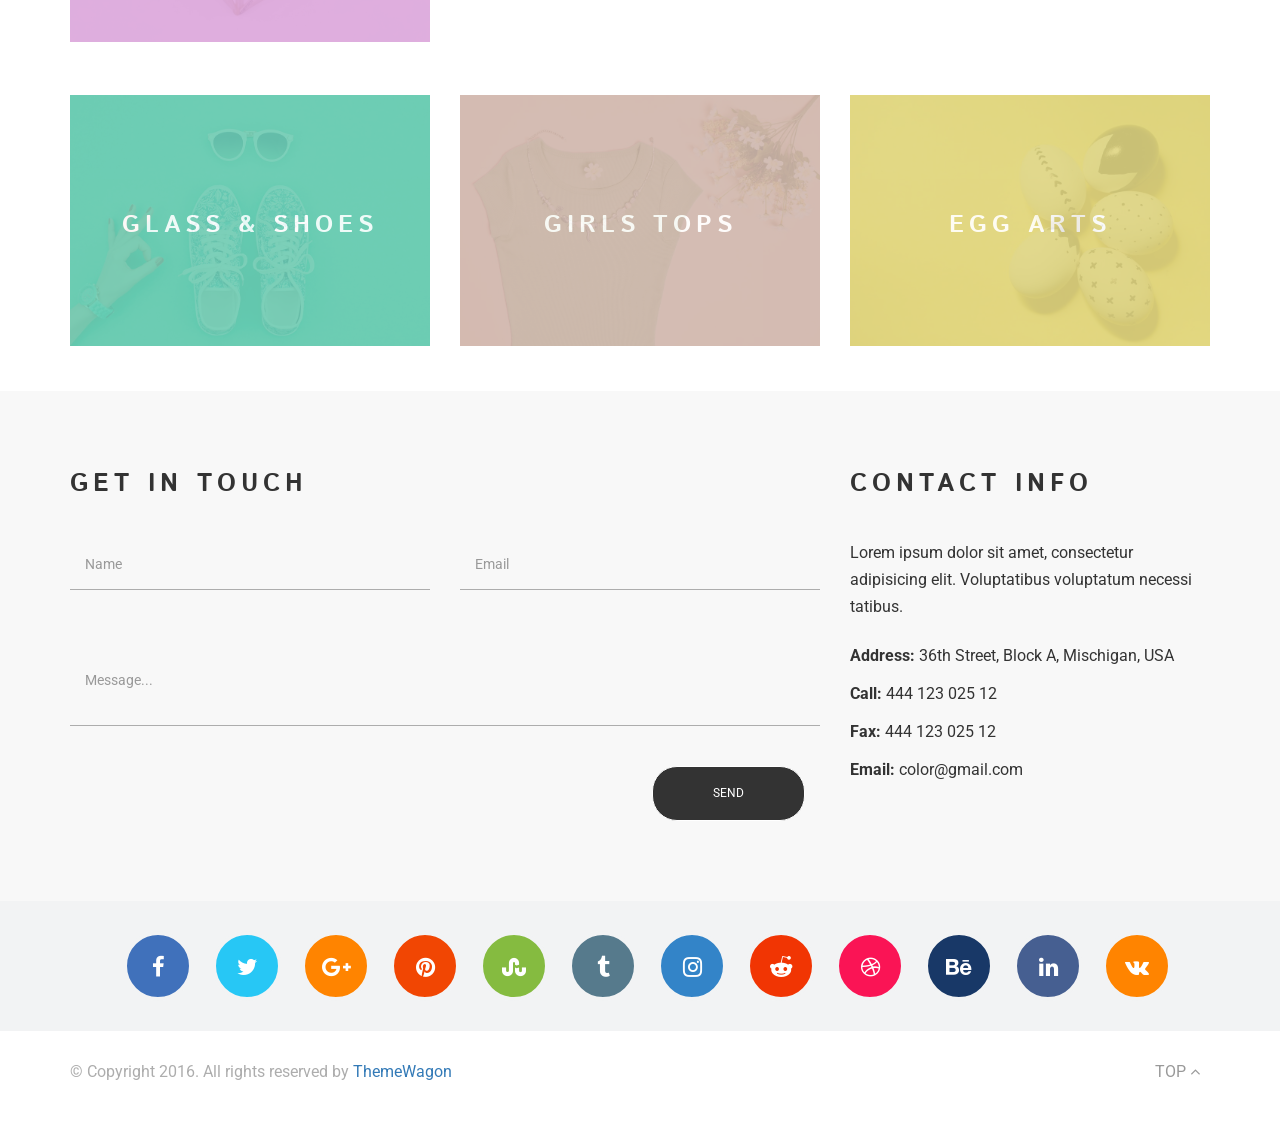
==== commit 350d7bf3: "Update index.html" ====
--- a/index.html
+++ b/index.html
@@ -85,11 +85,13 @@
 									<div class="row">
 										<div class="pop-up-color">
 											<div class="col-md-8 p-l-0 p-r-0">
-												<img src="image/house_outside.jpg" class="img-responsive" alt="Responsive image">
-											</div>
-											<div class="col-md-4">
-												<div>
-													<h2 class="popup-head">House</h2>
+												<img src="images/house_outside.jpg" class="img-responsive" alt="Responsive image">
+											</div>
+											<div class="col-md-4">
+												<div>
+													<h2 class="popup-head">
+    													<a href="house.html">House</a>
+													</h2>
 												</div>
 												<div>
 													<p class="popup-parapraph">Etiam quis viverra lorem, in semper lorem. Sed nisl arcu euismod sit a amet nisi is a euismod sed cursus arcu elementum and ipsum arcu vivamus is quis venenatis orci and nullam dolore. Etiam quis viverra lorem, in semper lorem. Sed nisl arcu euismod still amet nisi aliqua.Eas Lorem ipsum dolor sit amet.</p>
@@ -121,11 +123,11 @@
 						<div class="col-md-6">
 							<div class="a">
 								<a href="#test-popup-2" class="open-popup-link">
-									<img src="images/2.jpg" class="img-responsive" alt="Responsive image">
+									<img src="images/iso-marble.png" class="img-responsive" alt="Responsive image">
 									<div class="img-hover shoes-glass">
 										<div class="c-table">
 											<div class="ct-cell">
-												<h3 class="img-title">SHOES & GLASS</h3>
+												<h3 class="img-title">Marble Trolley</h3>
 											</div>
 										</div>
 									</div>
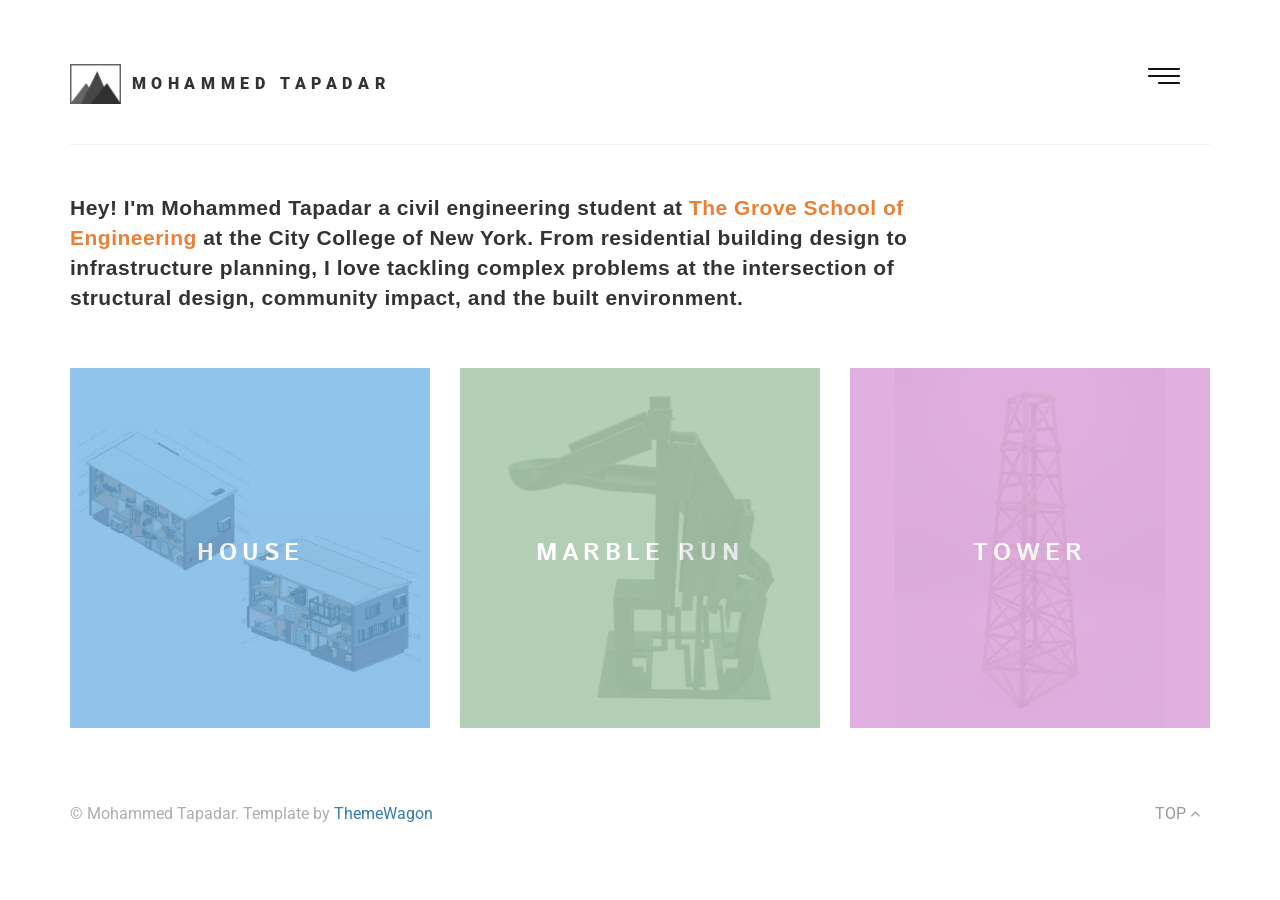
==== commit 4c6d70b5: "Finish portfolio: real projects only, Marble Run image, descriptions - Index: show House, Marble Run" ====
--- a/index.html
+++ b/index.html
@@ -5,23 +5,13 @@
 
 		<meta charset="utf-8" />
 		<meta name="viewport" content="width=device-width, initial-scale=1" />
-		<meta name="viewport" content="width=device-width, initial-scale=1.0">
 		<link rel="stylesheet" type="text/css" href="assets/css/bootstrap.min.css">
-		<link rel="stylesheet" href="assets/font-awesome/css/font-awesome.min.css">		
+		<link rel="stylesheet" href="assets/font-awesome/css/font-awesome.min.css">
 		<link href="https://fonts.googleapis.com/css?family=Istok+Web" rel="stylesheet">
 		<link href="https://fonts.googleapis.com/css?family=Roboto:400,400i,700" rel="stylesheet">
 		<link rel="stylesheet" href="assets/css/magnific-popup.css">
 
 		<link rel="stylesheet" type="text/css" href="assets/css/main.css">
-		<style>
-    		.house {
-        		background-color: rgba(60, 150, 220, 0.7);
-    		}
-
-    		.house .img-title {
-        		color: white;
-    		}
-	</style>
 	</head>
 
 	<body>
@@ -47,7 +37,8 @@
 								<h2>Menu</h2>
 								<ul>
 									<li><a href="index.html">Home</a></li>
-									<li><a href="elements.html">Elements</a></li>
+									<li><a href="house.html">House</a></li>
+									<li><a href="tower.html">Tower</a></li>
 								</ul>
 							</nav>
 						</div>
@@ -62,15 +53,27 @@
 			<div class="container">
 				<div class="row">
 					<div class="col-md-9">
-						<p class="drescription">Hey! I'm Mohammed Tapadar a civil enginnering student at <span class="orange">The Grove School of Enginnering</span> at the City College of New York. From residential building design to infrastructure planning, I love tackling complex problems at the intersection of structural design, community impact, and the built environment.</p>
-					</div>
-				</div>
+						<p class="drescription">Hey! I'm Mohammed Tapadar a civil engineering student at <span class="orange">The Grove School of Engineering</span> at the City College of New York. From residential building design to infrastructure planning, I love tackling complex problems at the intersection of structural design, community impact, and the built environment.</p>
+					</div>
+				</div>
+
+				<!--
+					Projects
+					To add a project, copy one "Project" block below into the row:
+					  1. Give its popup a unique id and point the tile link's href at it.
+					  2. Use the same image in the tile and the popup.
+					  3. Add a hover colour class in assets/css/main.css (see "Project tile colours").
+					  4. Link the popup heading to a detail page if the project has one.
+					Rows hold three projects (col-md-4); start a new "row" div for the fourth.
+				-->
 				<div class="tiles">
 					<div class="row">
-						<div class="col-md-6">
+
+						<!-- Project: House -->
+						<div class="col-md-4">
 							<div class="a">
-								<a href="#test-popup-1" class="open-popup-link">
-									<img src="images/house_outside.jpg" class="img-responsive" alt="Responsive image">
+								<a href="#project-house" class="open-popup-link">
+									<img src="images/house_outside.jpg" class="img-responsive" alt="Cutaway 3D views of the three-story house model">
 									<div class="img-hover house">
 										<div class="c-table">
 											<div class="ct-cell">
@@ -80,12 +83,12 @@
 									</div>
 								</a>
 							</div>
-							<div id="test-popup-1" class="white-popup mfp-hide">
+							<div id="project-house" class="white-popup mfp-hide">
 							  	<div class="container-fluid">
 									<div class="row">
 										<div class="pop-up-color">
 											<div class="col-md-8 p-l-0 p-r-0">
-												<img src="images/house_outside.jpg" class="img-responsive" alt="Responsive image">
+												<img src="images/house_outside.jpg" class="img-responsive" alt="Cutaway 3D views of the three-story house model">
 											</div>
 											<div class="col-md-4">
 												<div>
@@ -94,104 +97,73 @@
 													</h2>
 												</div>
 												<div>
-													<p class="popup-parapraph">Etiam quis viverra lorem, in semper lorem. Sed nisl arcu euismod sit a amet nisi is a euismod sed cursus arcu elementum and ipsum arcu vivamus is quis venenatis orci and nullam dolore. Etiam quis viverra lorem, in semper lorem. Sed nisl arcu euismod still amet nisi aliqua.Eas Lorem ipsum dolor sit amet.</p>
-												</div>
-												<div class="pop-up-icon">
-													<div class="row">
-														<ul class="text-center popup-social-contact">
-															<li class="popup-social-icons">
-															<a href="#" class="icon pop-up fa-facebook"><span class="label">Facebook</span></a>
-															</li>
-															<li class="popup-social-icons">
-																<a href="#" class="icon pop-up fa-twitter"><span class="label">Twitter</span></a>
-															</li>
-															<li class="popup-social-icons">
-																<a href="#" class="icon pop-up fa-google-plus"><span class="label">GooglePlus</span></a>
-															</li>
-															<li class="popup-social-icons">
-																<a href="#" class="icon pop-up fa-pinterest"><span class="label">pinterest</span></a>
-															</li>
-														</ul>
-													</div>
-												</div>
-											</div>
-										</div>
-									</div>
-								</div>
-							</div>
-						</div>
-						<div class="col-md-6">
+													<p class="popup-parapraph">A three-story residential house modeled in 3D. The drawing set includes a floor plan for each level, cutaway 3D views of each floor, and three building sections showing floor levels at 0'-0", 9'-0" and 18'-0" with the roof at 29'-0".</p>
+													<!-- TODO: add course name, software used, and your design goals for this house. -->
+													<p class="popup-parapraph"><a href="house.html">View the full drawing set &rarr;</a></p>
+												</div>
+											</div>
+										</div>
+									</div>
+								</div>
+							</div>
+						</div>
+
+						<!-- Project: Marble Run -->
+						<div class="col-md-4">
 							<div class="a">
-								<a href="#test-popup-2" class="open-popup-link">
-									<img src="images/iso-marble.png" class="img-responsive" alt="Responsive image">
-									<div class="img-hover shoes-glass">
+								<a href="#project-marble-run" class="open-popup-link">
+									<img src="images/iso-marble.png" class="img-responsive" alt="Marble run model">
+									<div class="img-hover marble-run">
 										<div class="c-table">
 											<div class="ct-cell">
-												<h3 class="img-title">Marble Trolley</h3>
+												<h3 class="img-title">Marble Run</h3>
 											</div>
 										</div>
 									</div>
 								</a>
 							</div>
-							<div id="test-popup-2" class="white-popup mfp-hide">
+							<div id="project-marble-run" class="white-popup mfp-hide">
 							  	<div class="container-fluid">
 									<div class="row">
 										<div class="pop-up-color">
 											<div class="col-md-8 p-l-0 p-r-0">
-												<img src="images/2.jpg" class="img-responsive" alt="Responsive image">
+												<img src="images/iso-marble.png" class="img-responsive" alt="Marble run model">
 											</div>
 											<div class="col-md-4">
 												<div>
-													<h2 class="popup-head">SHOES & GLASS</h2>
-												</div>
-												<div>
-													<p class="popup-parapraph">Etiam quis viverra lorem, in semper lorem. Sed nisl arcu euismod sit a amet nisi is a euismod sed cursus arcu elementum and ipsum arcu vivamus is quis venenatis orci and nullam dolore. Etiam quis viverra lorem, in semper lorem. Sed nisl arcu euismod still amet nisi aliqua.Eas Lorem ipsum dolor sit amet.</p>
-												</div>
-												<div class="pop-up-icon">
-													<div class="row">
-														<ul class="text-center popup-social-contact">
-															<li class="popup-social-icons">
-															<a href="#" class="icon pop-up fa-facebook"><span class="label">Facebook</span></a>
-															</li>
-															<li class="popup-social-icons">
-																<a href="#" class="icon pop-up fa-twitter"><span class="label">Twitter</span></a>
-															</li>
-															<li class="popup-social-icons">
-																<a href="#" class="icon pop-up fa-google-plus"><span class="label">GooglePlus</span></a>
-															</li>
-															<li class="popup-social-icons">
-																<a href="#" class="icon pop-up fa-pinterest"><span class="label">pinterest</span></a>
-															</li>
-														</ul>
-													</div>
-												</div>
-											</div>
-										</div>
-									</div>
-								</div>
-							</div>
-						</div>
-					</div><br>
-					<div class="row">
+													<h2 class="popup-head">Marble Run</h2>
+												</div>
+												<div>
+													<p class="popup-parapraph">A free-standing marble run built as a physical model, with angled ramps and chutes carried by a framed structure on a flat base.</p>
+													<!-- TODO: add course name, design requirements, how it was fabricated, and your role. -->
+												</div>
+											</div>
+										</div>
+									</div>
+								</div>
+							</div>
+						</div>
+
+						<!-- Project: Tower -->
 						<div class="col-md-4">
 							<div class="a">
-								<a href="#test-popup-3" class="open-popup-link">
-									<img src="images/tower.jpg" class="img-responsive" alt="Responsive image">
-									<div class="img-hover hand-parts">
+								<a href="#project-tower" class="open-popup-link">
+									<img src="images/tower.jpg" class="img-responsive" alt="Wooden lattice tower model">
+									<div class="img-hover tower">
 										<div class="c-table">
 											<div class="ct-cell">
-												<h3 class="img-title">TOWER</h3>
+												<h3 class="img-title">Tower</h3>
 											</div>
 										</div>
 									</div>
 								</a>
 							</div>
-							<div id="test-popup-3" class="white-popup mfp-hide">
+							<div id="project-tower" class="white-popup mfp-hide">
 							  	<div class="container-fluid">
 									<div class="row">
 										<div class="pop-up-color">
 											<div class="col-md-8 p-l-0 p-r-0">
-												<img src="images/tower.jpg" class="img-responsive" alt="Responsive image">
+												<img src="images/tower.jpg" class="img-responsive" alt="Wooden lattice tower model">
 											</div>
 											<div class="col-md-4">
 												<div>
@@ -200,399 +172,35 @@
 													</h2>
 												</div>
 												<div>
-													<p class="popup-parapraph">Etiam quis viverra lorem, in semper lorem. Sed nisl arcu euismod sit a amet nisi is a euismod sed cursus arcu elementum and ipsum arcu vivamus is quis venenatis orci and nullam dolore. Etiam quis viverra lorem, in semper lorem. Sed nisl arcu euismod still amet nisi aliqua.Eas Lorem ipsum dolor sit amet.</p>
-												</div>
-												<div class="pop-up-icon">
-													<div class="row">
-														<ul class="text-center popup-social-contact">
-															<li class="popup-social-icons">
-															<a href="#" class="icon pop-up fa-facebook"><span class="label">Facebook</span></a>
-															</li>
-															<li class="popup-social-icons">
-																<a href="#" class="icon pop-up fa-twitter"><span class="label">Twitter</span></a>
-															</li>
-															<li class="popup-social-icons">
-																<a href="#" class="icon pop-up fa-google-plus"><span class="label">GooglePlus</span></a>
-															</li>
-															<li class="popup-social-icons">
-																<a href="#" class="icon pop-up fa-pinterest"><span class="label">pinterest</span></a>
-															</li>
-														</ul>
-													</div>
-												</div>
-											</div>
-										</div>
-									</div>
-								</div>
-							</div>
-						</div>
-						<div class="col-md-4">
-							<div class="a">
-								<a href="#test-popup-4" class="open-popup-link">
-									<img src="images/4.jpg" class="img-responsive" alt="Responsive image">
-									<div class="img-hover table-with-phone">
-										<div class="c-table">
-											<div class="ct-cell">
-												<h3 class="img-title">TAB &amp; PHONE</h3>
-											</div>
-										</div>
-									</div>
-								</a>
-							</div>
-							<div id="test-popup-4" class="white-popup mfp-hide">
-							  	<div class="container-fluid">
-									<div class="row">
-										<div class="pop-up-color">
-											<div class="col-md-8 p-l-0 p-r-0">
-												<img src="images/4.jpg" class="img-responsive" alt="Responsive image">
-											</div>
-											<div class="col-md-4">
-												<div>
-													<h2 class="popup-head">Tablet with phone</h2>
-												</div>
-												<div>
-													<p class="popup-parapraph">Etiam quis viverra lorem, in semper lorem. Sed nisl arcu euismod sit a amet nisi is a euismod sed cursus arcu elementum and ipsum arcu vivamus is quis venenatis orci and nullam dolore. Etiam quis viverra lorem, in semper lorem. Sed nisl arcu euismod still amet nisi aliqua.Eas Lorem ipsum dolor sit amet.</p>
-												</div>
-												<div class="pop-up-icon">
-													<div class="row">
-														<ul class="text-center popup-social-contact">
-															<li class="popup-social-icons">
-															<a href="#" class="icon pop-up fa-facebook"><span class="label">Facebook</span></a>
-															</li>
-															<li class="popup-social-icons">
-																<a href="#" class="icon pop-up fa-twitter"><span class="label">Twitter</span></a>
-															</li>
-															<li class="popup-social-icons">
-																<a href="#" class="icon pop-up fa-google-plus"><span class="label">GooglePlus</span></a>
-															</li>
-															<li class="popup-social-icons">
-																<a href="#" class="icon pop-up fa-pinterest"><span class="label">pinterest</span></a>
-															</li>
-														</ul>
-													</div>
-												</div>
-											</div>
-										</div>
-									</div>
-								</div>
-							</div>
-						</div>
-						<div class="col-md-4">
-							<div class="a">
-								<a href="#test-popup-5" class="open-popup-link">
-									<img src="images/5.jpg" class="img-responsive" alt="Responsive image">
-									<div class="img-hover orange-shoe">
-										<div class="c-table">
-											<div class="ct-cell">
-												<h3 class="img-title">ORANGE SHOE</h3>
-											</div>
-										</div>
-									</div>
-								</a>
-							</div>
-							<div id="test-popup-5" class="white-popup mfp-hide">
-							  	<div class="container-fluid">
-									<div class="row">
-										<div class="pop-up-color">
-											<div class="col-md-8 p-l-0 p-r-0">
-												<img src="images/5.jpg" class="img-responsive" alt="Responsive image">
-											</div>
-											<div class="col-md-4">
-												<div>
-													<h2 class="popup-head">Orange shoe</h2>
-												</div>
-												<div>
-													<p class="popup-parapraph">Etiam quis viverra lorem, in semper lorem. Sed nisl arcu euismod sit a amet nisi is a euismod sed cursus arcu elementum and ipsum arcu vivamus is quis venenatis orci and nullam dolore. Etiam quis viverra lorem, in semper lorem. Sed nisl arcu euismod still amet nisi aliqua.Eas Lorem ipsum dolor sit amet.</p>
-												</div>
-												<div class="pop-up-icon">
-													<div class="row">
-														<ul class="text-center popup-social-contact">
-															<li class="popup-social-icons">
-															<a href="#" class="icon pop-up fa-facebook"><span class="label">Facebook</span></a>
-															</li>
-															<li class="popup-social-icons">
-																<a href="#" class="icon pop-up fa-twitter"><span class="label">Twitter</span></a>
-															</li>
-															<li class="popup-social-icons">
-																<a href="#" class="icon pop-up fa-google-plus"><span class="label">GooglePlus</span></a>
-															</li>
-															<li class="popup-social-icons">
-																<a href="#" class="icon pop-up fa-pinterest"><span class="label">pinterest</span></a>
-															</li>
-														</ul>
-													</div>
-												</div>
-											</div>
-										</div>
-									</div>
-								</div>
-							</div>
-						</div>
-					</div><br>
-					<div class="row">
-						<div class="col-md-4">
-							<div class="a">
-								<a href="#test-popup-6" class="open-popup-link">
-									<img src="images/6.jpg" class="img-responsive" alt="Responsive image">
-									<div class="img-hover glass-shoes">
-										<div class="c-table">
-											<div class="ct-cell">
-												<h3 class="img-title">GLASS & SHOES</h3>
-											</div>
-										</div>
-									</div>
-								</a>
-							</div>
-							<div id="test-popup-6" class="white-popup mfp-hide">
-							  	<div class="container-fluid">
-									<div class="row">
-										<div class="pop-up-color">
-											<div class="col-md-8 p-l-0 p-r-0">
-												<img src="images/6.jpg" class="img-responsive" alt="Responsive image">
-											</div>
-											<div class="col-md-4">
-												<div>
-													<h2 class="popup-head">Glass & Shoes</h2>
-												</div>
-												<div>
-													<p class="popup-parapraph">Etiam quis viverra lorem, in semper lorem. Sed nisl arcu euismod sit a amet nisi is a euismod sed cursus arcu elementum and ipsum arcu vivamus is quis venenatis orci and nullam dolore. Etiam quis viverra lorem, in semper lorem. Sed nisl arcu euismod still amet nisi aliqua.Eas Lorem ipsum dolor sit amet.</p>
-												</div>
-												<div class="pop-up-icon">
-													<div class="row">
-														<ul class="text-center popup-social-contact">
-															<li class="popup-social-icons">
-															<a href="#" class="icon pop-up fa-facebook"><span class="label">Facebook</span></a>
-															</li>
-															<li class="popup-social-icons">
-																<a href="#" class="icon pop-up fa-twitter"><span class="label">Twitter</span></a>
-															</li>
-															<li class="popup-social-icons">
-																<a href="#" class="icon pop-up fa-google-plus"><span class="label">GooglePlus</span></a>
-															</li>
-															<li class="popup-social-icons">
-																<a href="#" class="icon pop-up fa-pinterest"><span class="label">pinterest</span></a>
-															</li>
-														</ul>
-													</div>
-												</div>
-											</div>
-										</div>
-									</div>
-								</div>
-							</div>
-						</div>
-						<div class="col-md-4">
-							<div class="a">
-								<a href="#test-popup-7" class="open-popup-link">
-									<img src="images/7.jpg" class="img-responsive" alt="Responsive image">
-									<div class="img-hover girls-tops">
-										<div class="c-table">
-											<div class="ct-cell">
-												<h3 class="img-title">GIRLS TOPS</h3>
-											</div>
-										</div>
-									</div>
-								</a>
-							</div>
-							<div id="test-popup-7" class="white-popup mfp-hide">
-							  	<div class="container-fluid">
-									<div class="row">
-										<div class="pop-up-color">
-											<div class="col-md-8 p-l-0 p-r-0">
-												<img src="images/7.jpg" class="img-responsive" alt="Responsive image">
-											</div>
-											<div class="col-md-4">
-												<div>
-													<h2 class="popup-head">Girls Tops</h2>
-												</div>
-												<div>
-													<p class="popup-parapraph">Etiam quis viverra lorem, in semper lorem. Sed nisl arcu euismod sit a amet nisi is a euismod sed cursus arcu elementum and ipsum arcu vivamus is quis venenatis orci and nullam dolore. Etiam quis viverra lorem, in semper lorem. Sed nisl arcu euismod still amet nisi aliqua.Eas Lorem ipsum dolor sit amet.</p>
-												</div>
-												<div class="pop-up-icon">
-													<div class="row">
-														<ul class="text-center popup-social-contact">
-															<li class="popup-social-icons">
-															<a href="#" class="icon pop-up fa-facebook"><span class="label">Facebook</span></a>
-															</li>
-															<li class="popup-social-icons">
-																<a href="#" class="icon pop-up fa-twitter"><span class="label">Twitter</span></a>
-															</li>
-															<li class="popup-social-icons">
-																<a href="#" class="icon pop-up fa-google-plus"><span class="label">GooglePlus</span></a>
-															</li>
-															<li class="popup-social-icons">
-																<a href="#" class="icon pop-up fa-pinterest"><span class="label">pinterest</span></a>
-															</li>
-														</ul>
-													</div>
-												</div>
-											</div>
-										</div>
-									</div>
-								</div>
-							</div>
-						</div>
-						<div class="col-md-4">
-							<div class="a">
-								<a href="#test-popup-8" class="open-popup-link">
-									<img src="images/8.jpg" class="img-responsive" alt="Responsive image">
-									<div class="img-hover egg-arts">
-										<div class="c-table">
-											<div class="ct-cell">
-												<h3 class="img-title">EGG ARTS</h3>
-											</div>
-										</div>
-									</div>
-								</a>
-							</div>
-							<div id="test-popup-8" class="white-popup mfp-hide">
-							  	<div class="container-fluid">
-									<div class="row">
-										<div class="pop-up-color">
-											<div class="col-md-8 p-l-0 p-r-0">
-												<img src="images/8.jpg" class="img-responsive" alt="Responsive image">
-											</div>
-											<div class="col-md-4">
-												<div>
-													<h2 class="popup-head">Egg Arts</h2>
-												</div>
-												<div>
-													<p class="popup-parapraph">Etiam quis viverra lorem, in semper lorem. Sed nisl arcu euismod sit a amet nisi is a euismod sed cursus arcu elementum and ipsum arcu vivamus is quis venenatis orci and nullam dolore. Etiam quis viverra lorem, in semper lorem. Sed nisl arcu euismod still amet nisi aliqua.Eas Lorem ipsum dolor sit amet.</p>
-												</div>
-												<div class="pop-up-icon">
-													<div class="row">
-														<ul class="text-center popup-social-contact">
-															<li class="popup-social-icons">
-															<a href="#" class="icon pop-up fa-facebook"><span class="label">Facebook</span></a>
-															</li>
-															<li class="popup-social-icons">
-																<a href="#" class="icon pop-up fa-twitter"><span class="label">Twitter</span></a>
-															</li>
-															<li class="popup-social-icons">
-																<a href="#" class="icon pop-up fa-google-plus"><span class="label">GooglePlus</span></a>
-															</li>
-															<li class="popup-social-icons">
-																<a href="#" class="icon pop-up fa-pinterest"><span class="label">pinterest</span></a>
-															</li>
-														</ul>														
-													</div>
-												</div>
-											</div>
-										</div>
-									</div>
-								</div>
-							</div>
-						</div>
+													<p class="popup-parapraph">A tapered lattice tower model built from thin wood strips, with X-bracing on each face between horizontal rings.</p>
+													<!-- TODO: add course name, design requirements, and load test results. -->
+												</div>
+											</div>
+										</div>
+									</div>
+								</div>
+							</div>
+						</div>
+
 					</div>
 				</div>
 			</div>
 		</section>
 
-		<section class="contact">
-			<div class="container">
-				<div class="row">
-					<div class="col-md-8">
-						<h1>GET IN TOUCH</h1>
-							<form>
-								<div class="row">
-									<div class="col-md-6">
-										<div class="form-group">
-											<input type="text" class="form-control gt" name="name" id="name" placeholder="Name"/>
-										</div>
-									</div>
-									<div class="col-md-6">
-										<div class="form-group">
-											<input type="email" class="form-control gt" name="email" id="email" placeholder="Email" />
-										</div>
-									</div>
-								</div>
-								<div class="row">
-									<div class="col-md-12">
-										<div class="from-group">
-											<textarea class="form-control gt" rows="2" name="message" id="message" placeholder="Message..."></textarea>
-										</div>
-									</div>
-								</div>
-							</form>
-							<div class="form-group"  align="right">
-							    <div class="col-sm-offset-2 col-sm-10">
-							      <a href="#" type="submit" class="btn btn-tobais btn-send-2">SEND</a>
-							    </div>
-							</div>
-						</div>
-					<div class="col-md-4">
-						<h1>CONTACT INFO</h1>
-							<p class="contact-desc">
-								Lorem ipsum dolor sit amet, consectetur adipisicing elit. Voluptatibus voluptatum necessi tatibus.
-							</p>
-							<p><Strong>Address: </Strong> 36th Street, Block A, Mischigan, USA</p>
-							<p><Strong>Call:</Strong> 444 123 025 12</p>						
-							<p><Strong>Fax: </Strong>444 123 025 12</p>						
-							<p><Strong>Email: </Strong>color@gmail.com</p>						
-					</div>
-				</div>				
-			</div>
-		</section>
-
-		<section class="social-contact-icon">
-			<div class="container">
-				<div class="row">
-					<div class="col-md-12 col-xs-12">
-						<ul class="text-center social-contact">
-							<li class="social-icons">
-							<a href="#" class="icon style2 fa-facebook"><span class="label">Facebook</span></a>
-							</li>
-							<li class="social-icons">
-								<a href="#" class="icon style2 fa-twitter"><span class="label">Twitter</span></a>
-							</li>
-							<li class="social-icons">
-								<a href="#" class="icon style2 fa-google-plus"><span class="label">GooglePlus</span></a>
-							</li>
-							<li class="social-icons">
-								<a href="#" class="icon style2 fa-pinterest"><span class="label">pinterest</span></a>
-							</li>
-							<li class="social-icons">
-								<a href="#" class="icon style2 fa-stumbleupon"><span class="label">Stumbleupon</span></a>
-							</li>
-							<li class="social-icons">
-								<a href="#" class="icon style2 fa-tumblr"><span class="label">tumblr</span></a>
-							</li>
-							<li class="social-icons">
-								<a href="#" class="icon style2 fa-instagram"><span class="label">Instagram</span></a>
-							</li>
-							<li class="social-icons">
-								<a href="#" class="icon style2 fa-reddit-alien"><span class="label">reddit-alien</span></a>
-							</li>
-							<li class="social-icons">
-								<a href="#" class="icon style2 fa-dribbble"><span class="label">Dribbble</span></a>
-							</li>
-							<li class="social-icons">
-								<a href="#" class="icon style2 fa-behance"><span class="label">Behance</span></a>
-							</li>
-							<li class="social-icons">
-								<a href="#" class="icon style2 fa-linkedin"><span class="label">Linkedin</span></a>
-							</li>
-							<li class="social-icons">
-								<a href="#" class="icon style2 fa-vk"><span class="label">vk</span></a>
-							</li>
-						</ul>							
-					</div>
-				</div>
-			</div>
-		</section>
-
-		<section class="footer">		
+		<!-- TODO: add a contact section with real contact details (e.g. email, LinkedIn). -->
+
+		<section class="footer">
 			<footer>
 				<div class="container">
 					<div class="row">
 						<div class="col-sm-8 col-xs-9">
-							<p class="right-color">&copy; Copyright 2016. All rights reserved by <a href="https://themewagon.com/" target="_blank">ThemeWagon</a></p>
+							<p class="right-color">&copy; Mohammed Tapadar. Template by <a href="https://themewagon.com/" target="_blank">ThemeWagon</a></p>
 						</div>
 						<div class="col-sm-4 col-xs-3" align="right">
 							<a href="#" id="back-to-top" class="top text-right" >TOP <i class="fa fa-angle-up" aria-hidden="true"></i> </a>
 						</div>
 					</div>
-				</div>											
+				</div>
 			</footer>
 		</section>
 
@@ -615,6 +223,6 @@
 			    });
 			}
 		</script>
-		
+
 	</body>
 </html>
--- a/assets/css/main.css
+++ b/assets/css/main.css
@@ -674,6 +674,14 @@
 			margin-right: 0px;
 		}
 
+		/* Keep the name clear of the menu icon on phones */
+		@media screen and (max-width: 480px) {
+			.header .logo {
+				letter-spacing: 0.15em;
+				max-width: calc(100% - 80px);
+			}
+		}
+
 
 
 
@@ -720,29 +728,23 @@
 .a a:hover .img-hover {
 	opacity: 0;
 }
-.a a .img-hover.glass {
-    background: #ea766a;
-}
-.a a .img-hover.shoes-glass {
+/* Project tile colours: add one class per project */
+.a a .img-hover.house {
+    background: rgba(60, 150, 220, 0.7);
+}
+.a a .img-hover.marble-run {
     background: #a0c4a3;
 }
-.a a .img-hover.hand-parts {
+.a a .img-hover.tower {
     background: #da9dd9;
 }
-.a a .img-hover.table-with-phone {
-    background: #6da178;
-}
-.a a .img-hover.orange-shoe {
-    background: #da9567;
-}
-.a a .img-hover.glass-shoes {
-    background: #5dc6aa;
-}
-.a a .img-hover.girls-tops {
-    background: #cab0a6;
-}
-.a a .img-hover.egg-arts {
-    background: #ddd173;
+
+/* Square thumbnails so landscape and portrait project images line up */
+.tiles .a a img.img-responsive {
+	width: 100%;
+	aspect-ratio: 1 / 1;
+	object-fit: contain;
+	background-color: #fff;
 }
 .a a .img-hover .c-table {
 	display: table;
@@ -833,6 +835,7 @@
 
 .pop-up-color img {
 	margin: 0px auto;
+	max-height: 80vh;
 }
 
 .pop-up-color .p-r-0 {
